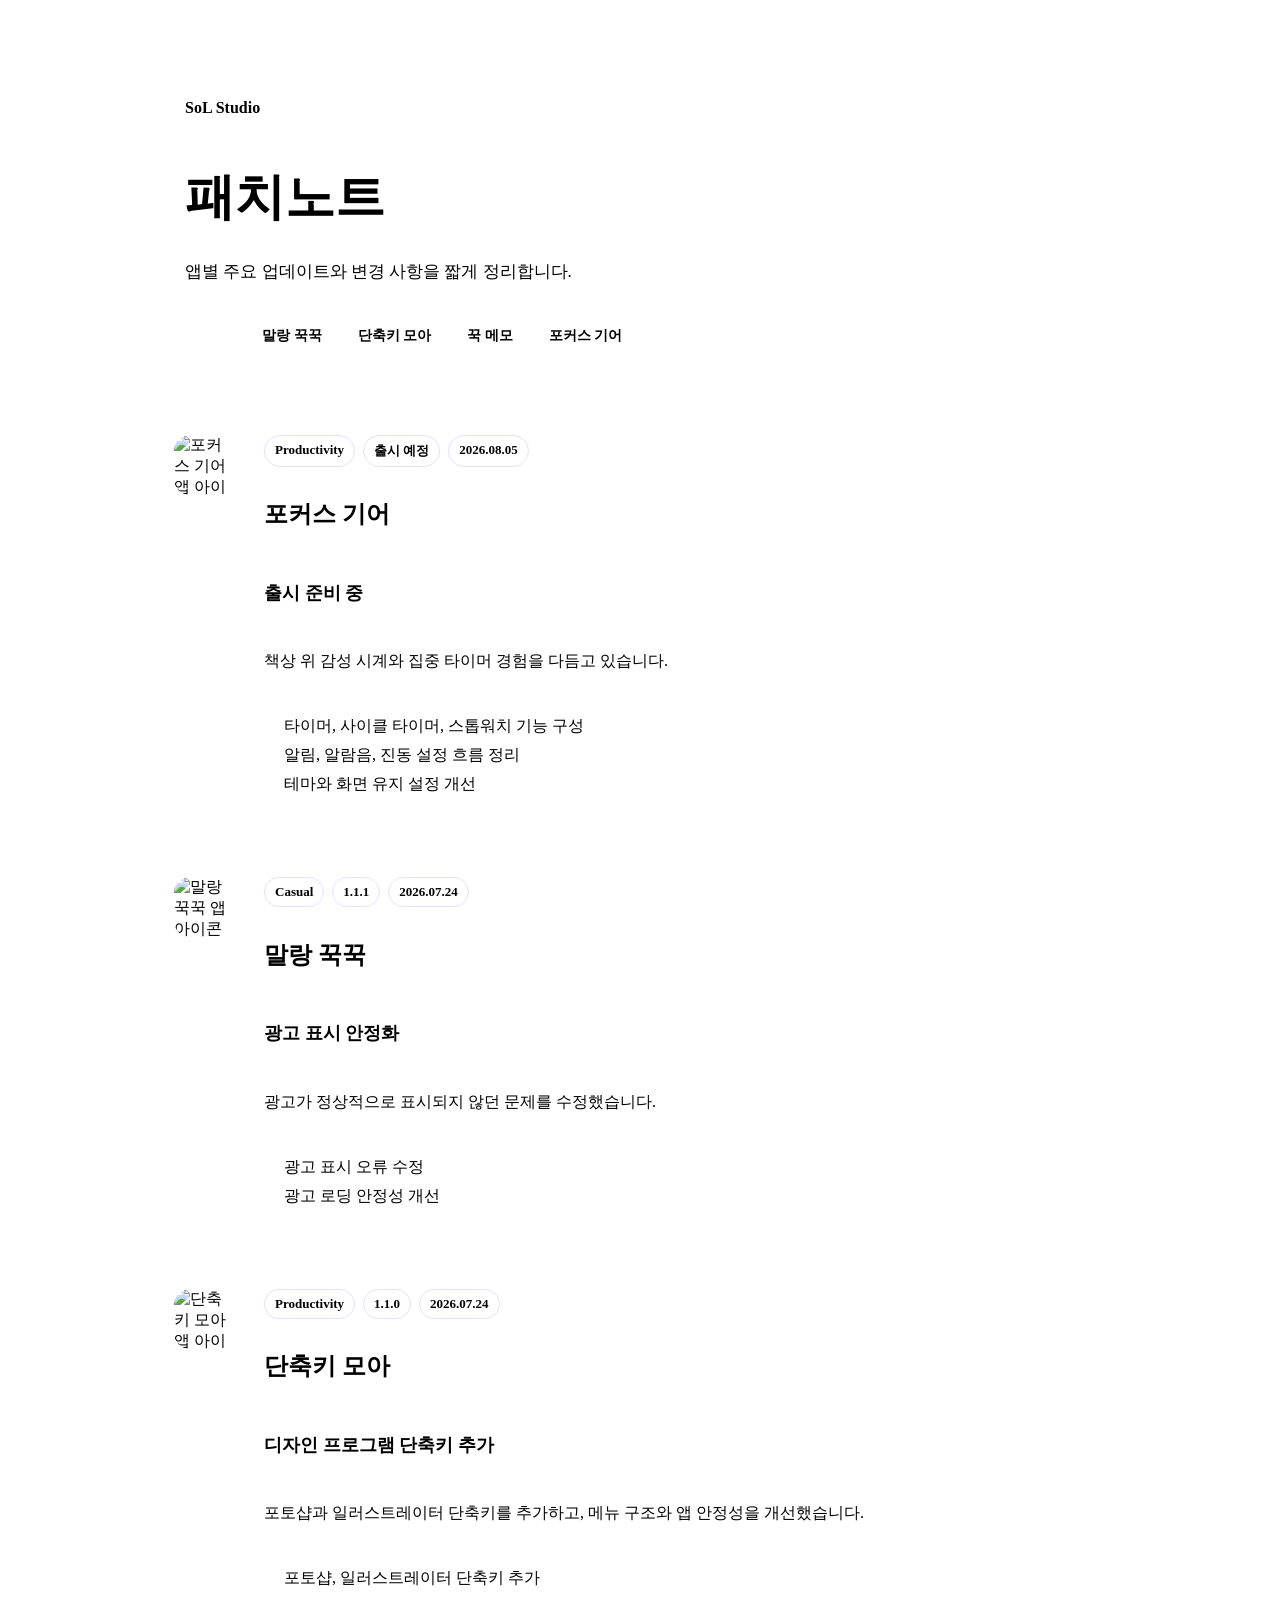
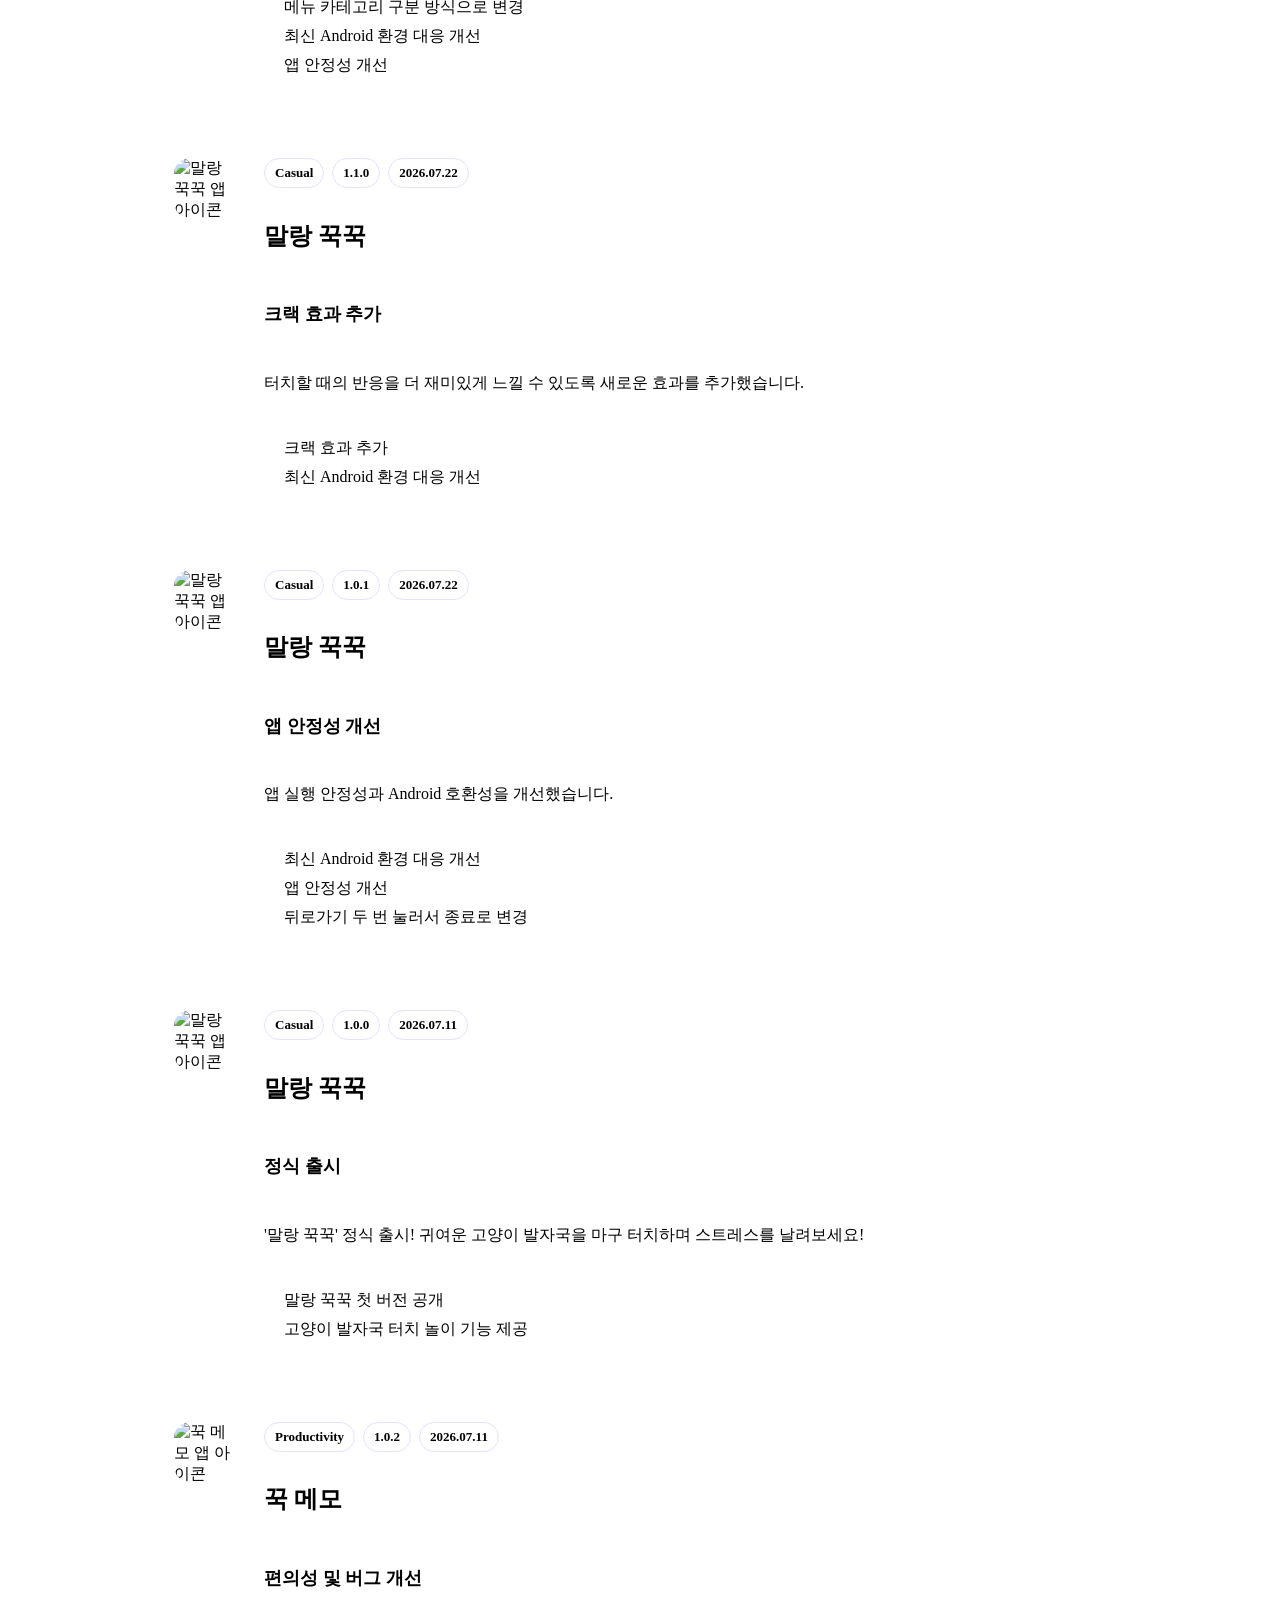
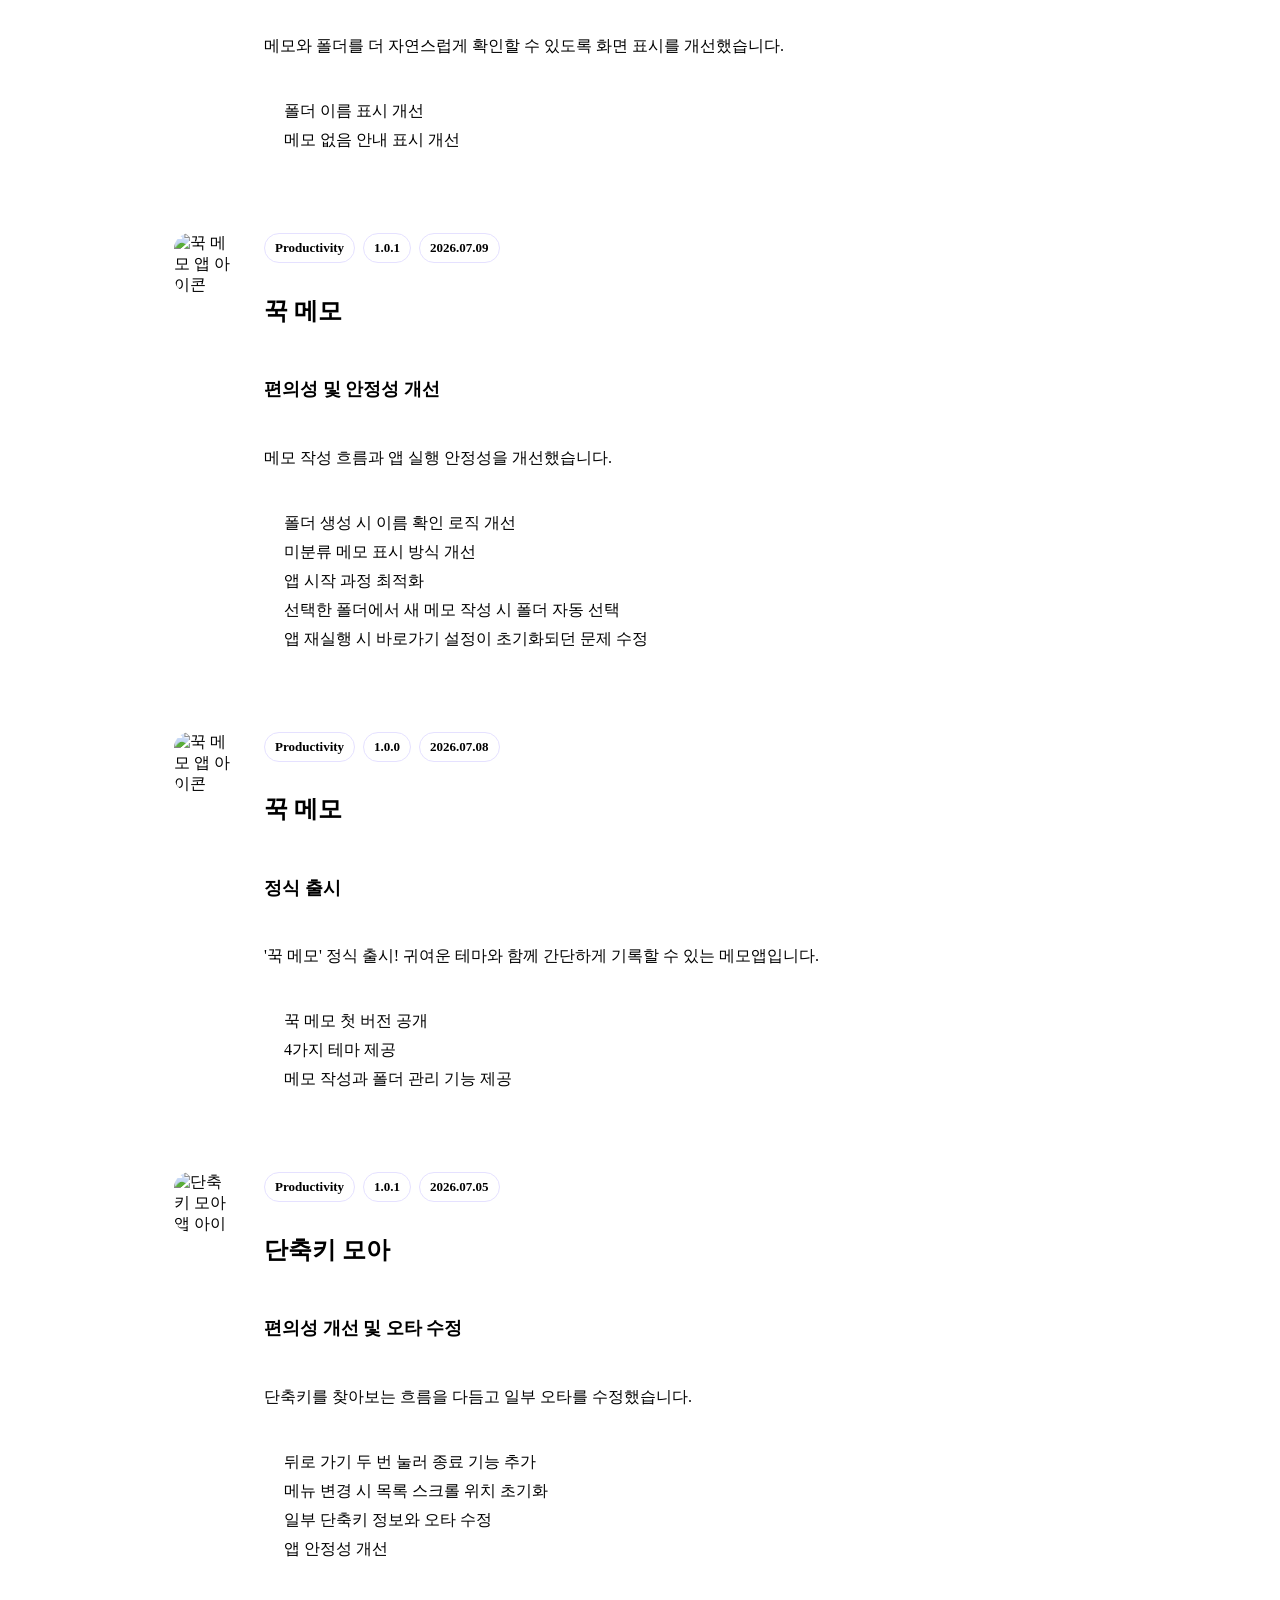
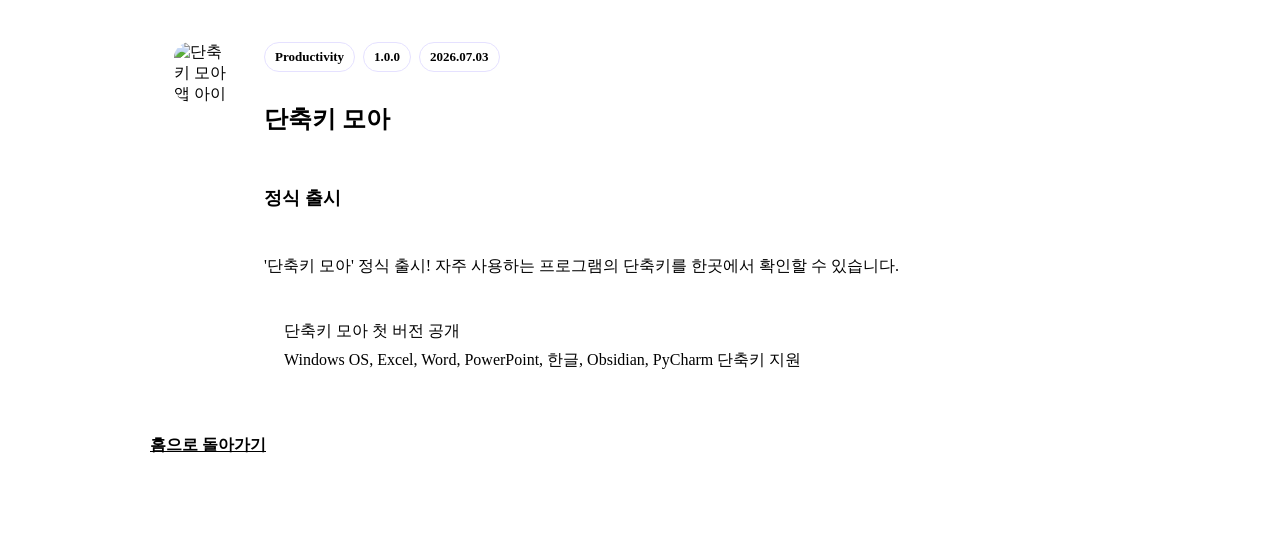
==== patch-notes.html @ fb690327 "26.07.29 홈페이지 내 데이터 개편 - 앱카드 데이터 분리 - 패치노트 추가" ====
<!DOCTYPE html>
<html lang="ko">
<head>
    <meta charset="UTF-8">
    <meta name="viewport" content="width=device-width, initial-scale=1.0">

    <title>SoL Studio 패치노트</title>

    <link rel="preconnect" href="https://cdn.jsdelivr.net">
    <link rel="stylesheet"
        href="https://cdn.jsdelivr.net/gh/orioncactus/pretendard/dist/web/static/pretendard.css">

    <link rel="stylesheet" href="css/style.css">
    <link rel="stylesheet" href="css/patch-notes.css">
</head>
<body>
    <main class="patch-page">
        <header class="patch-hero">
            <span class="patch-kicker">SoL Studio</span>
            <div>
                <h1>패치노트</h1>
                <p>앱별 주요 업데이트와 변경 사항을 짧게 정리합니다.</p>
            </div>
            <div class="patch-actions" id="patch-filters" aria-label="앱별 패치노트 필터"></div>
        </header>

        <section class="patch-list" id="patch-list" aria-live="polite"></section>

        <a class="back-link" href="index.html#apps">홈으로 돌아가기</a>
    </main>

    <script src="js/patch-notes.js"></script>
</body>
</html>
---- css/patch-notes.css ----
body {
    min-height: 100vh;
    background:
        radial-gradient(circle at top left, rgba(108, 99, 255, .12), transparent 34rem),
        linear-gradient(180deg, #ffffff 0%, var(--background) 52%, #eef3fb 100%);
}

.patch-page {
    width: min(100% - 40px, 980px);
    margin: 0 auto;
    padding: 56px 0 72px;
}

.patch-hero {
    display: grid;
    gap: 18px;
    padding: 34px;
    margin-bottom: 22px;
    background: rgba(255, 255, 255, .82);
    border: 1px solid rgba(255, 255, 255, .86);
    border-radius: var(--radius);
    box-shadow: var(--shadow);
    backdrop-filter: blur(18px);
}

.patch-kicker {
    color: var(--primary-dark);
    font-weight: 800;
}

.patch-hero h1 {
    font-size: clamp(32px, 5vw, 50px);
    line-height: 1.15;
}

.patch-hero p {
    max-width: 720px;
    font-size: 17px;
}

.patch-actions {
    display: flex;
    flex-wrap: wrap;
    gap: 10px;
}

.patch-filter {
    padding: 9px 13px;
    color: var(--text-light);
    font: inherit;
    font-size: 14px;
    font-weight: 800;
    background: #ffffff;
    border: 1px solid var(--border);
    border-radius: 999px;
    cursor: pointer;
    transition: var(--transition-fast);
}

.patch-filter.active,
.patch-filter:hover {
    color: white;
    background: var(--primary);
    border-color: var(--primary);
}

.patch-list {
    display: grid;
    gap: 18px;
}

.patch-card {
    display: grid;
    grid-template-columns: 72px 1fr;
    gap: 18px;
    padding: 24px;
    background: rgba(255, 255, 255, .82);
    border: 1px solid var(--border);
    border-radius: var(--radius-sm);
    box-shadow: var(--shadow-sm);
}

.patch-icon {
    width: 60px;
    height: 60px;
    border-radius: 16px;
    box-shadow: var(--shadow-sm);
}

.patch-content {
    display: grid;
    gap: 12px;
}

.patch-meta {
    display: flex;
    flex-wrap: wrap;
    gap: 8px;
}

.patch-chip {
    padding: 6px 10px;
    color: var(--text-light);
    font-size: 13px;
    font-weight: 800;
    background: var(--primary-light);
    border: 1px solid #e5e1ff;
    border-radius: 999px;
}

.patch-content h2 {
    font-size: 24px;
    line-height: 1.35;
}

.patch-content h3 {
    font-size: 18px;
    line-height: 1.35;
}

.patch-content ul {
    display: grid;
    gap: 8px;
    padding-left: 0;
    list-style: none;
}

.patch-content li {
    position: relative;
    padding-left: 20px;
    color: var(--text-light);
}

.patch-content li::before {
    content: "";
    position: absolute;
    top: .72em;
    left: 0;
    width: 7px;
    height: 7px;
    background: var(--primary);
    border-radius: 50%;
}

.patch-load-message {
    padding: 24px;
    color: var(--text-light);
    text-align: center;
    background: var(--surface);
    border: 1px solid var(--border);
    border-radius: var(--radius-sm);
}

.back-link {
    display: inline-flex;
    width: max-content;
    margin-top: 24px;
    color: var(--primary-dark);
    font-weight: 800;
}

@media (max-width: 640px) {
    .patch-page {
        width: min(100% - 28px, 980px);
        padding: 32px 0 48px;
    }

    .patch-hero,
    .patch-card {
        padding: 22px;
    }

    .patch-card {
        grid-template-columns: 1fr;
    }
}
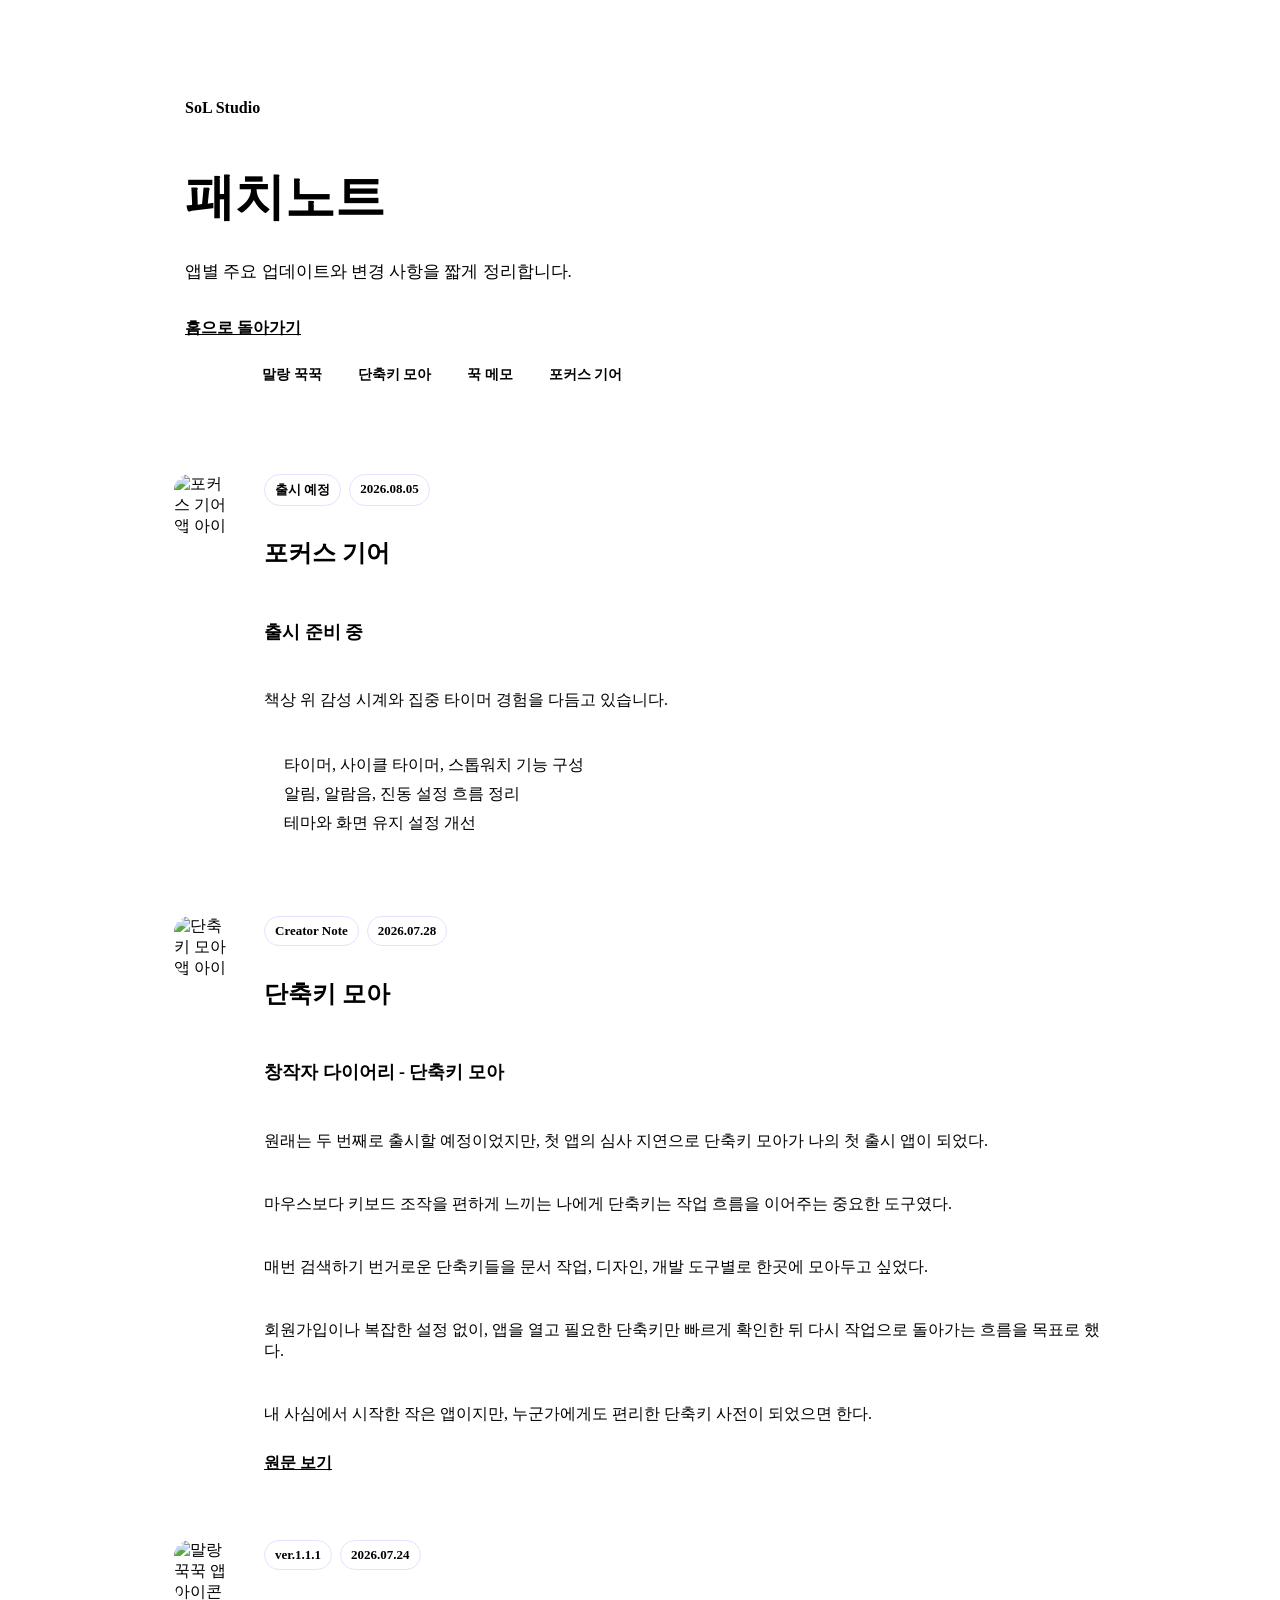
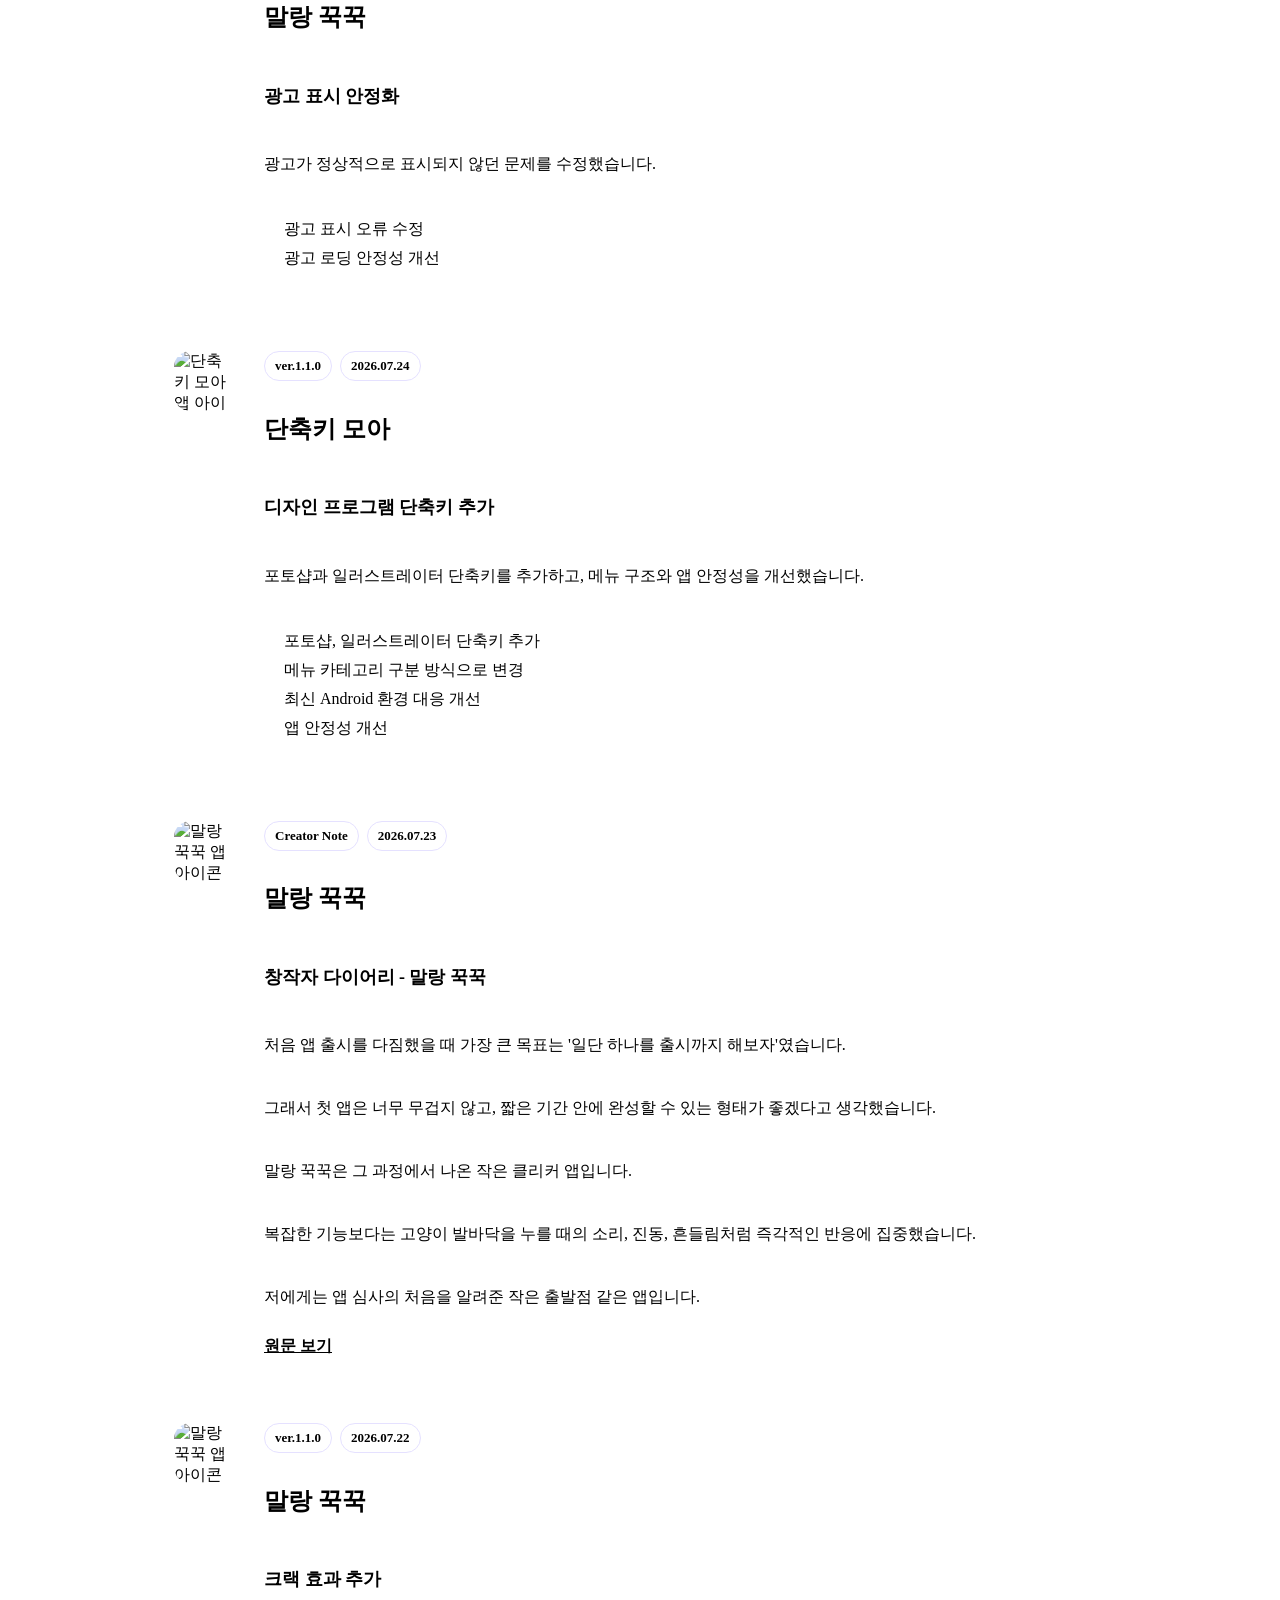
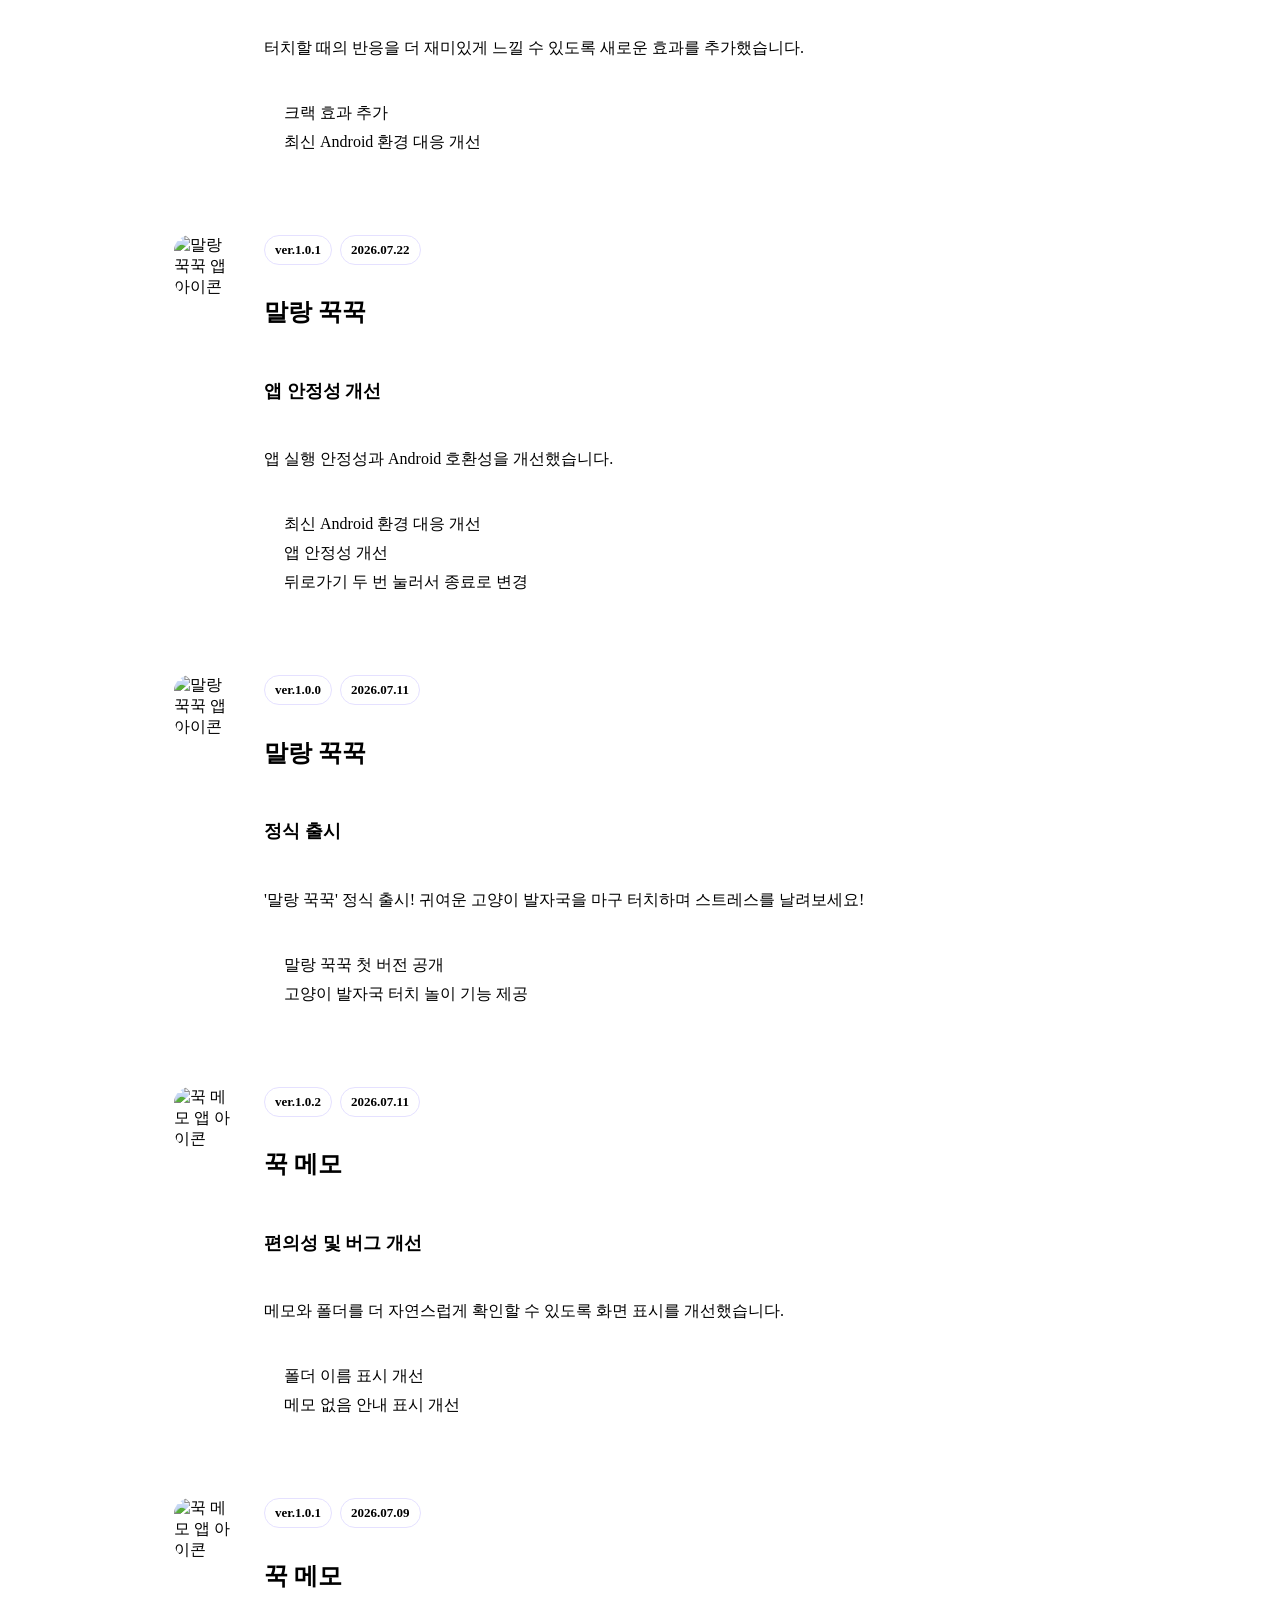
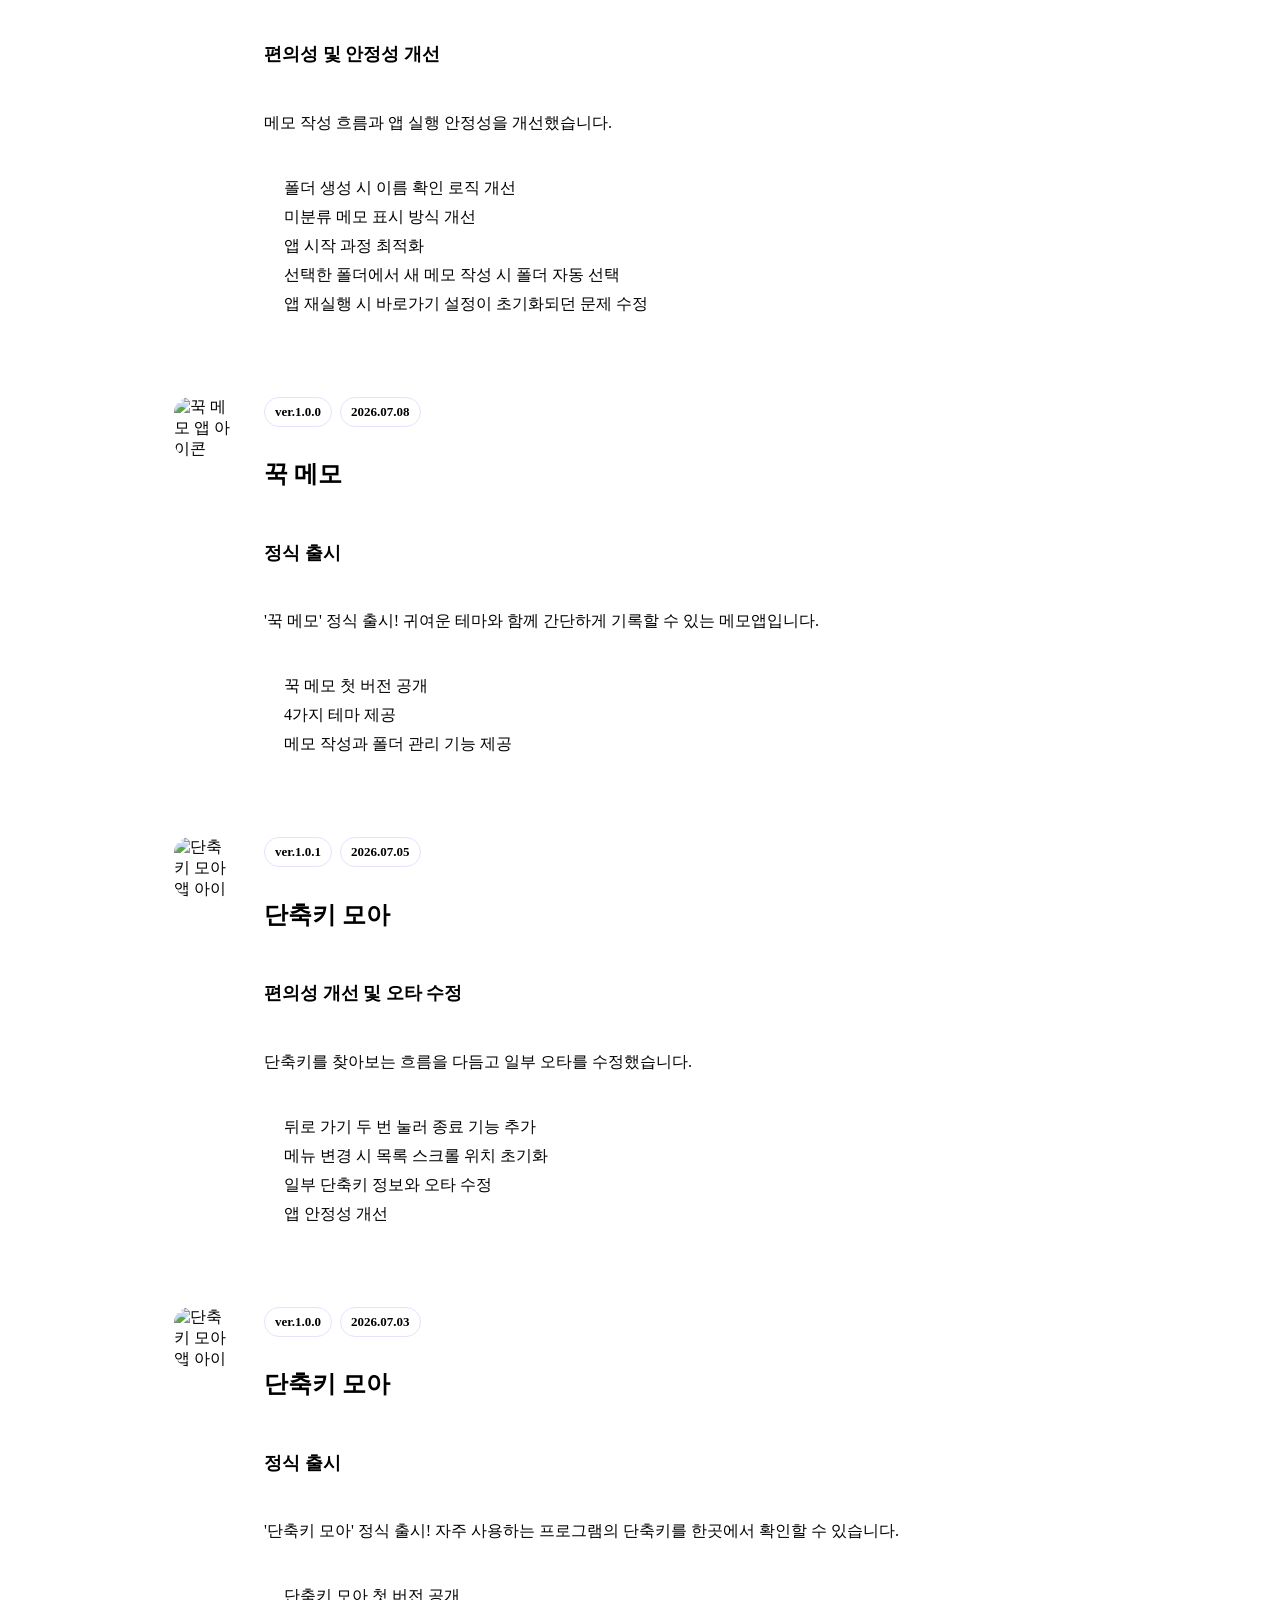
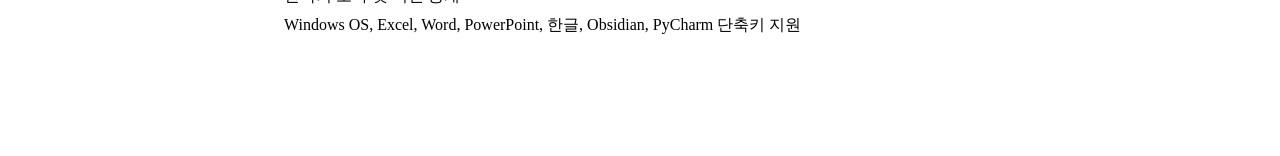
==== commit f15ca852: "26.07.29 노트 추가 - 창작자 노트 추가 - 일부 워딩 통일" ====
--- a/patch-notes.html
+++ b/patch-notes.html
@@ -16,17 +16,16 @@
 <body>
     <main class="patch-page">
         <header class="patch-hero">
-            <span class="patch-kicker">SoL Studio</span>
+            <a class="patch-kicker" href="index.html#apps">SoL Studio</a>
             <div>
                 <h1>패치노트</h1>
                 <p>앱별 주요 업데이트와 변경 사항을 짧게 정리합니다.</p>
             </div>
+            <a class="back-link" href="index.html#apps">홈으로 돌아가기</a>
             <div class="patch-actions" id="patch-filters" aria-label="앱별 패치노트 필터"></div>
         </header>
 
         <section class="patch-list" id="patch-list" aria-live="polite"></section>
-
-        <a class="back-link" href="index.html#apps">홈으로 돌아가기</a>
     </main>
 
     <script src="js/patch-notes.js"></script>
--- a/css/patch-notes.css
+++ b/css/patch-notes.css
@@ -26,6 +26,13 @@
 .patch-kicker {
     color: var(--primary-dark);
     font-weight: 800;
+    text-decoration: none;
+    width: max-content;
+}
+
+.patch-kicker:hover,
+.patch-kicker:focus-visible {
+    color: var(--primary);
 }
 
 .patch-hero h1 {
@@ -67,6 +74,22 @@
 .patch-list {
     display: grid;
     gap: 18px;
+}
+
+.creator-note-card {
+    background: rgba(255, 255, 255, .88);
+    border: 1px solid #e5e1ff;
+}
+
+.creator-note-body {
+    display: grid;
+    gap: 10px;
+}
+
+.creator-note-link {
+    width: max-content;
+    color: var(--primary-dark);
+    font-weight: 800;
 }
 
 .patch-card {
@@ -154,7 +177,6 @@
 .back-link {
     display: inline-flex;
     width: max-content;
-    margin-top: 24px;
     color: var(--primary-dark);
     font-weight: 800;
 }
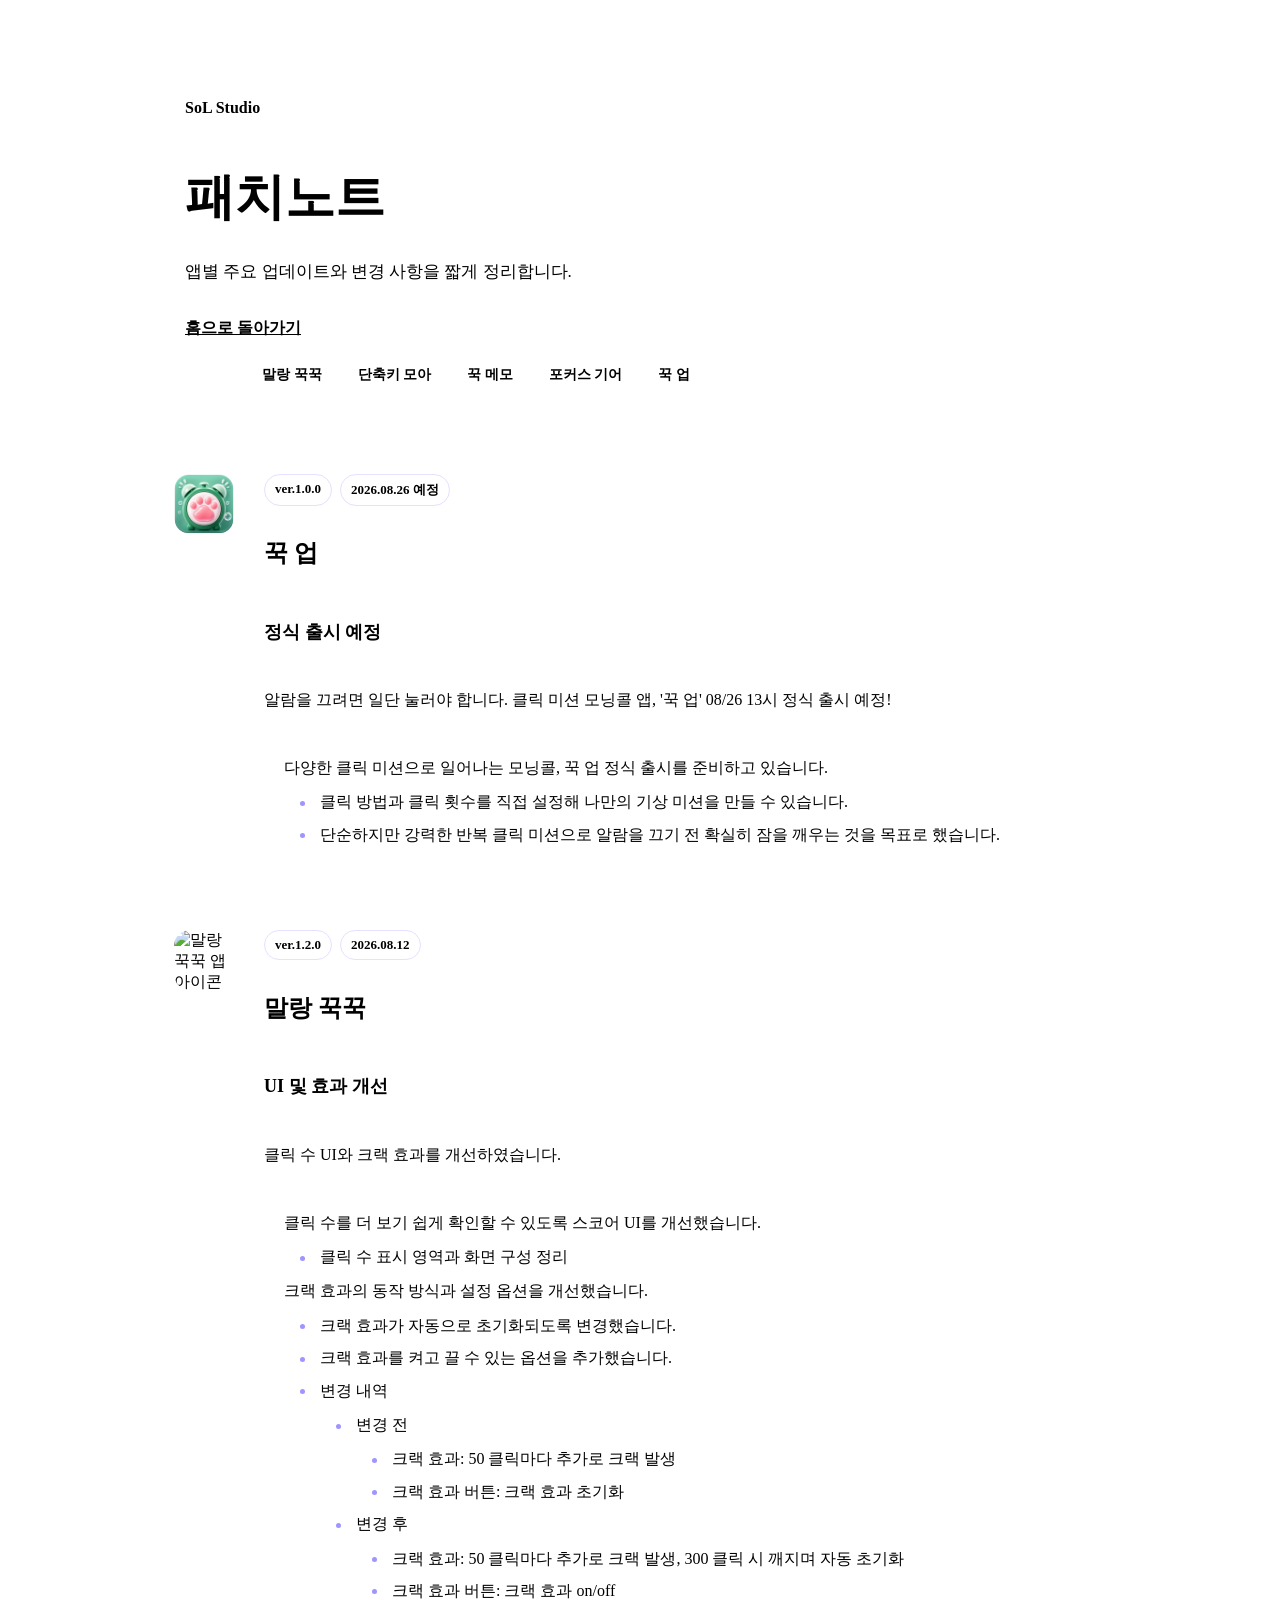
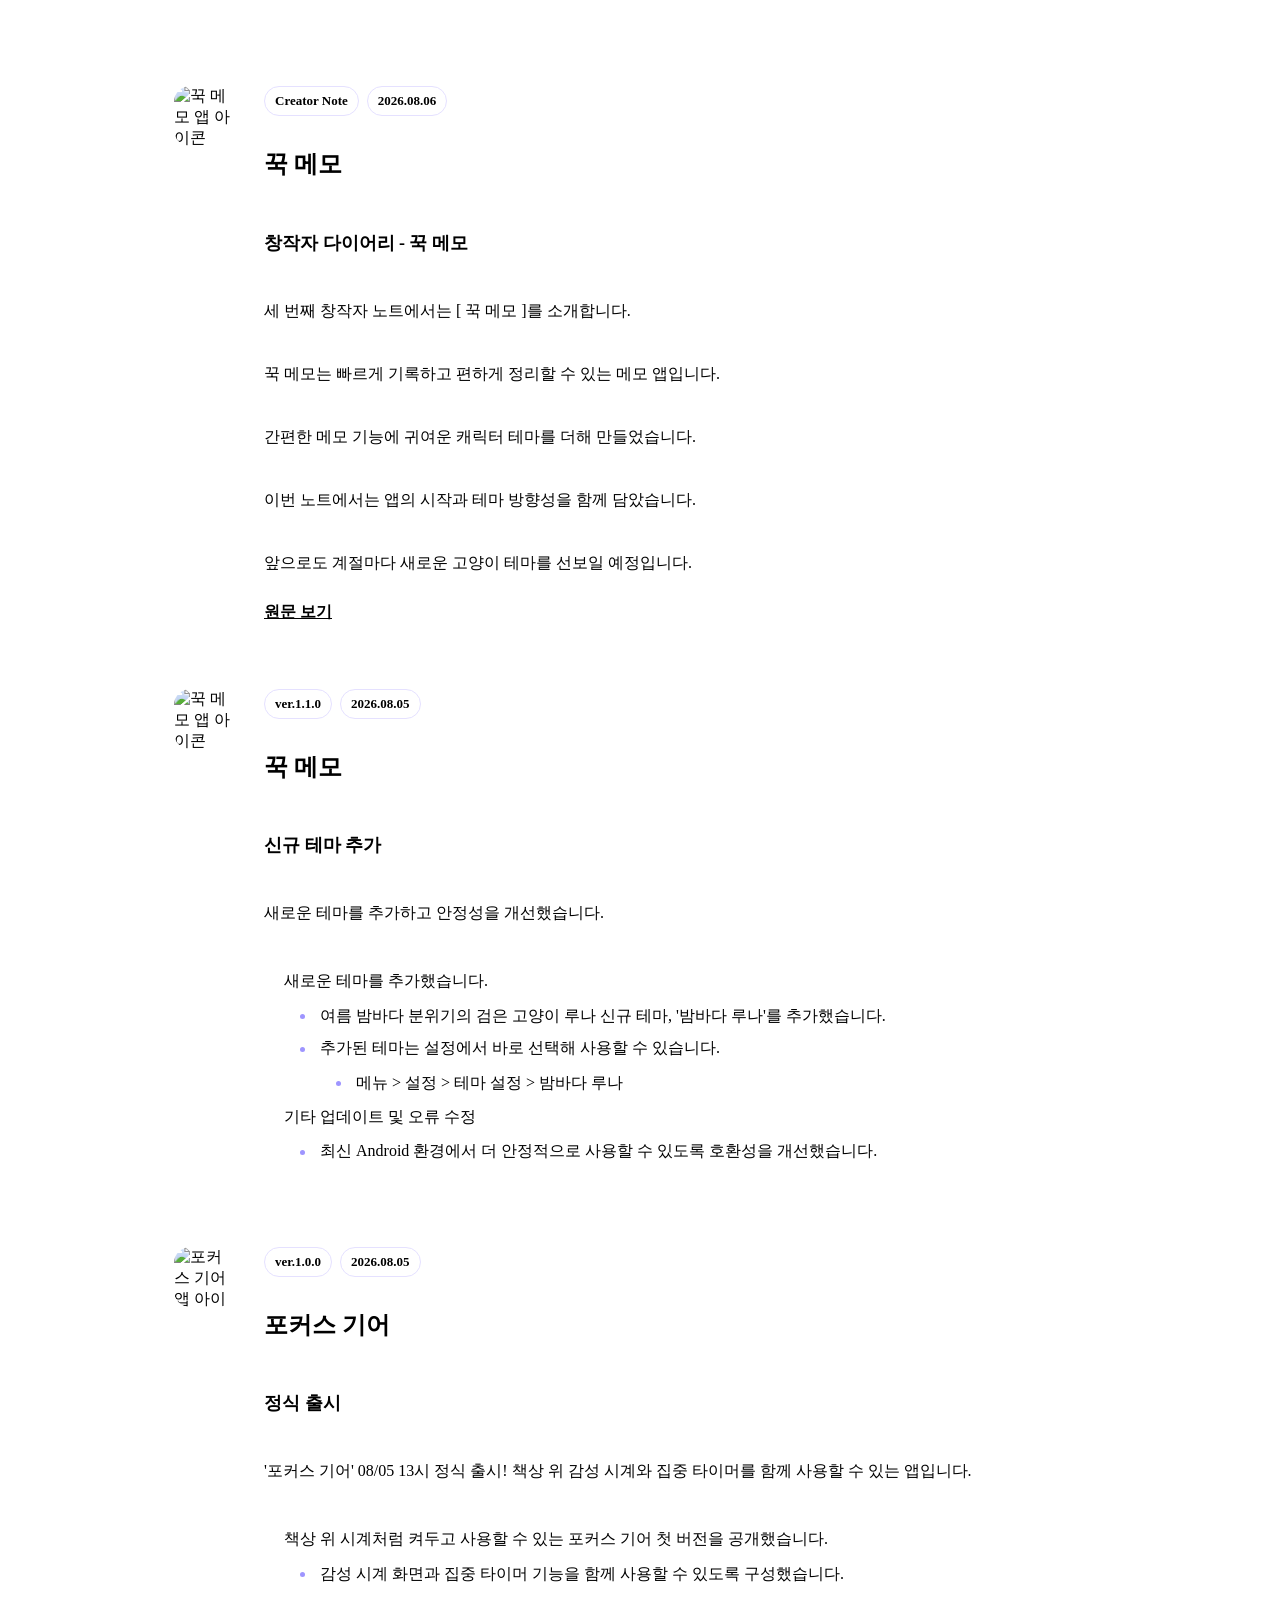
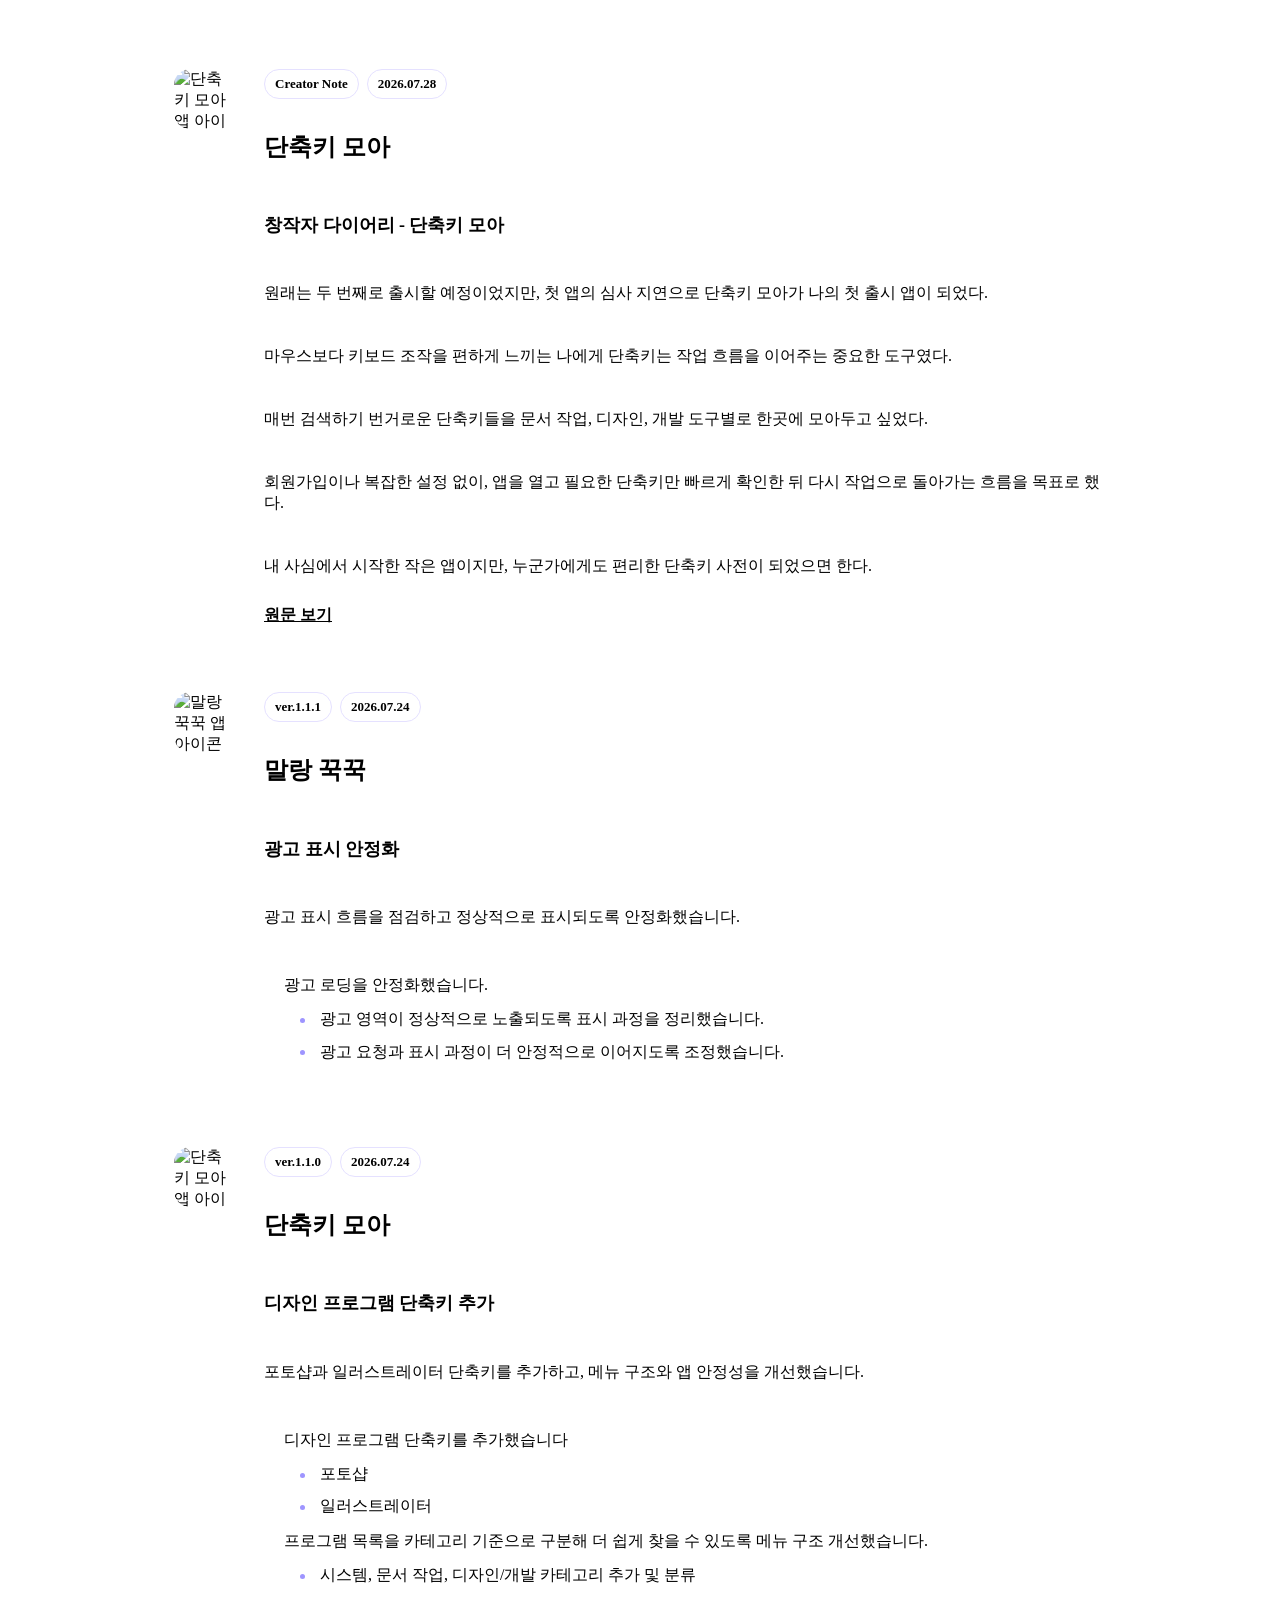
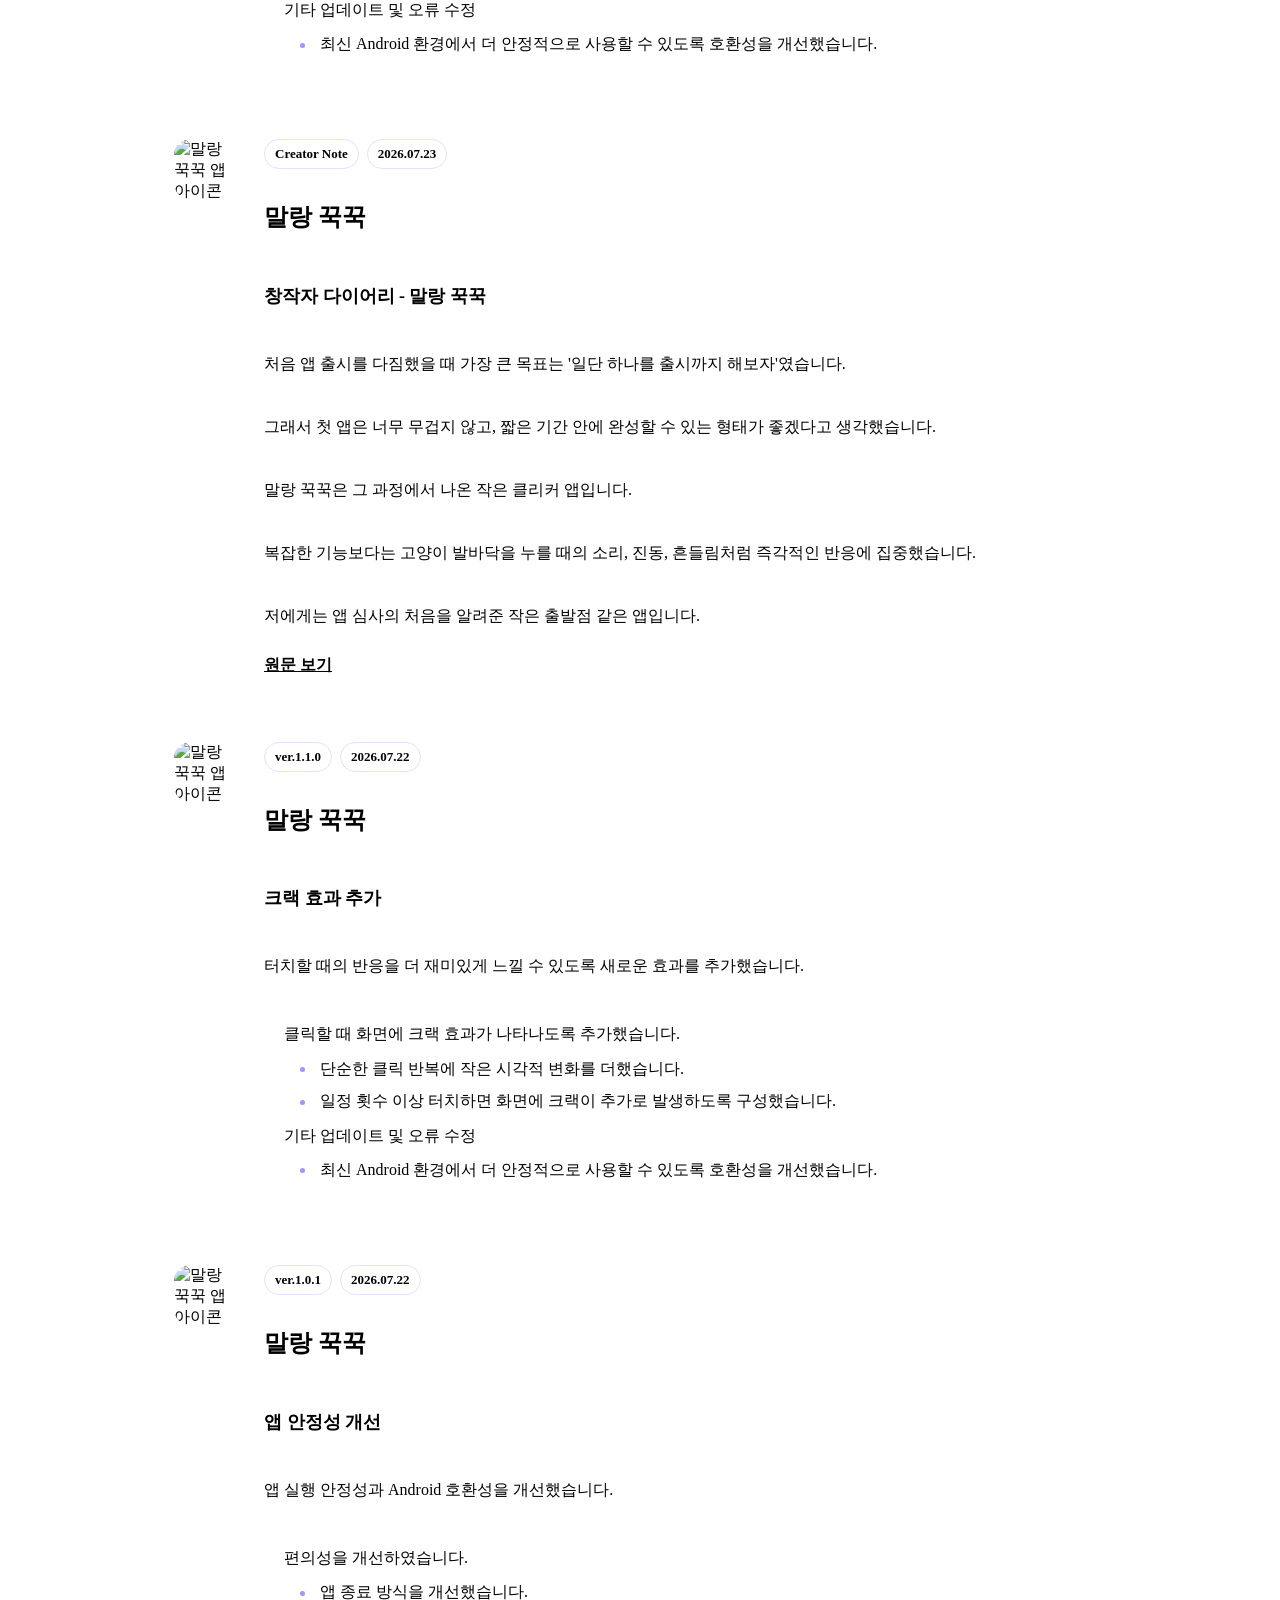
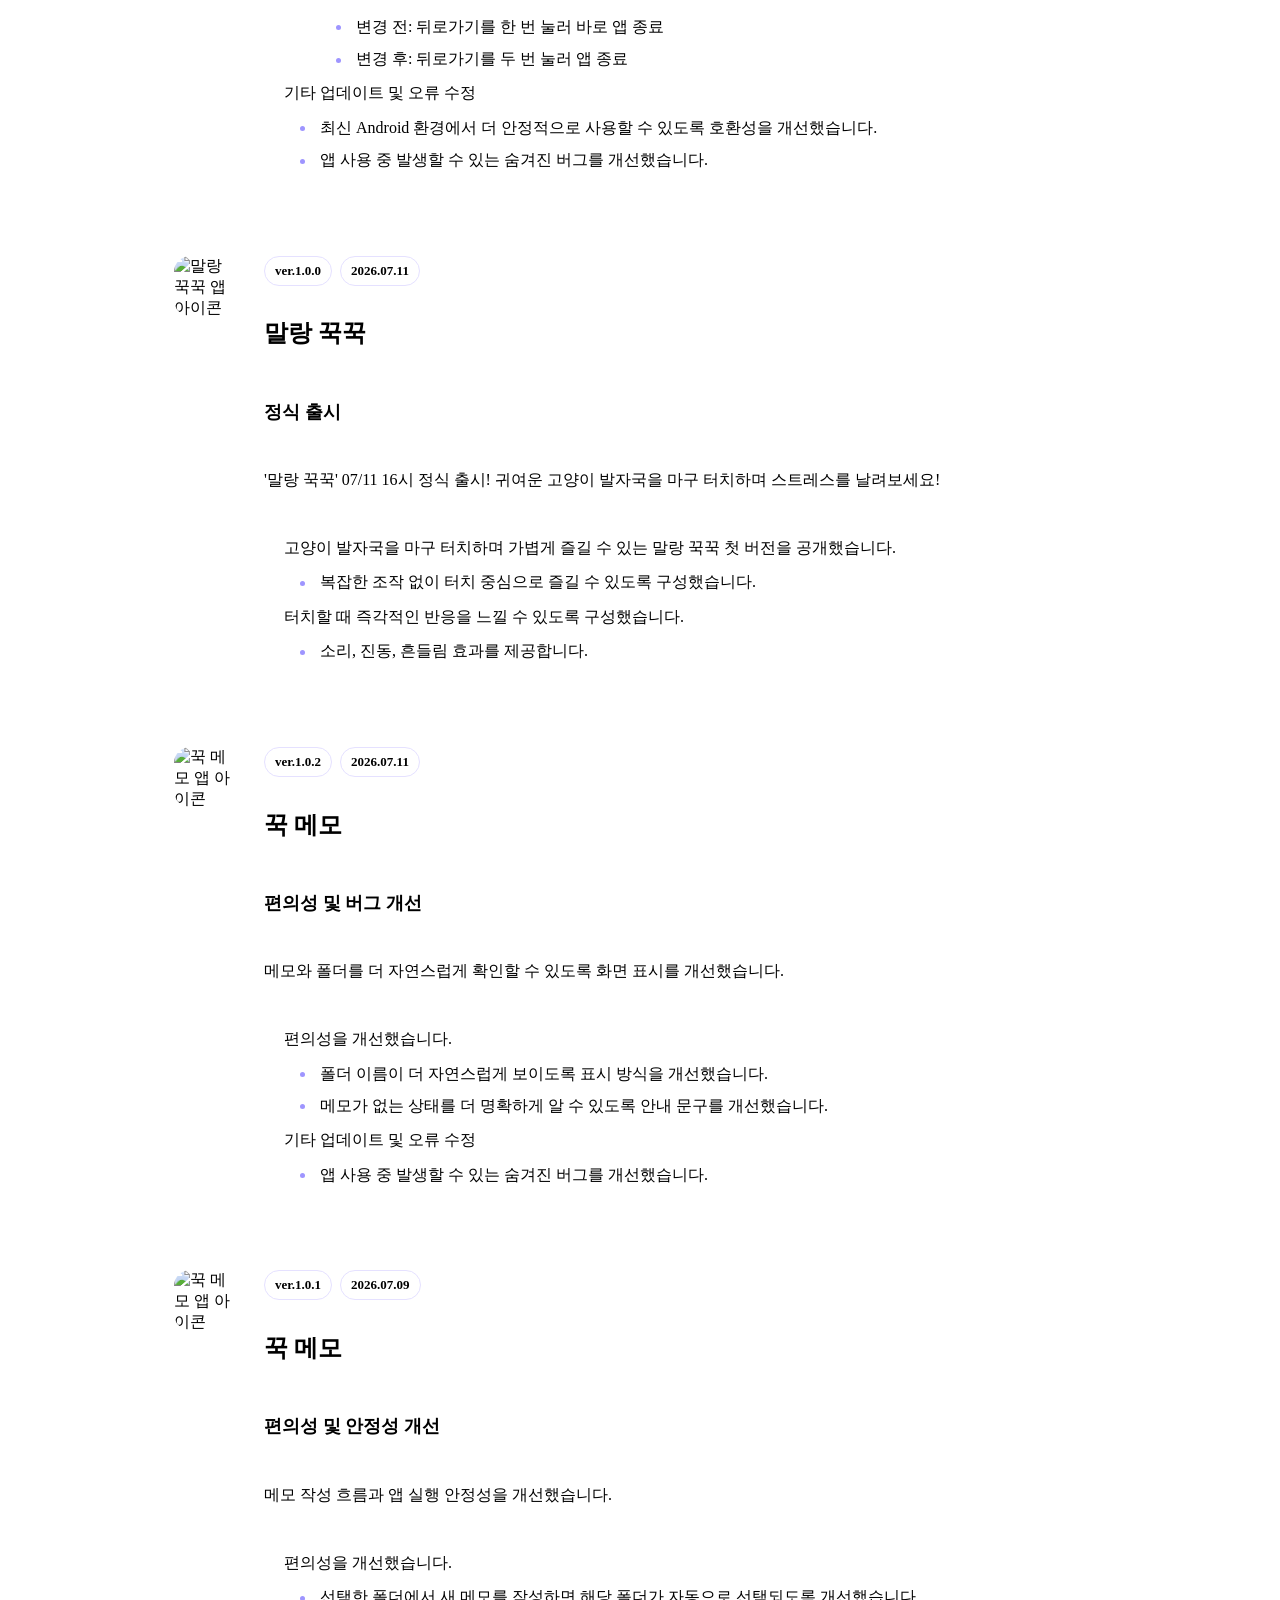
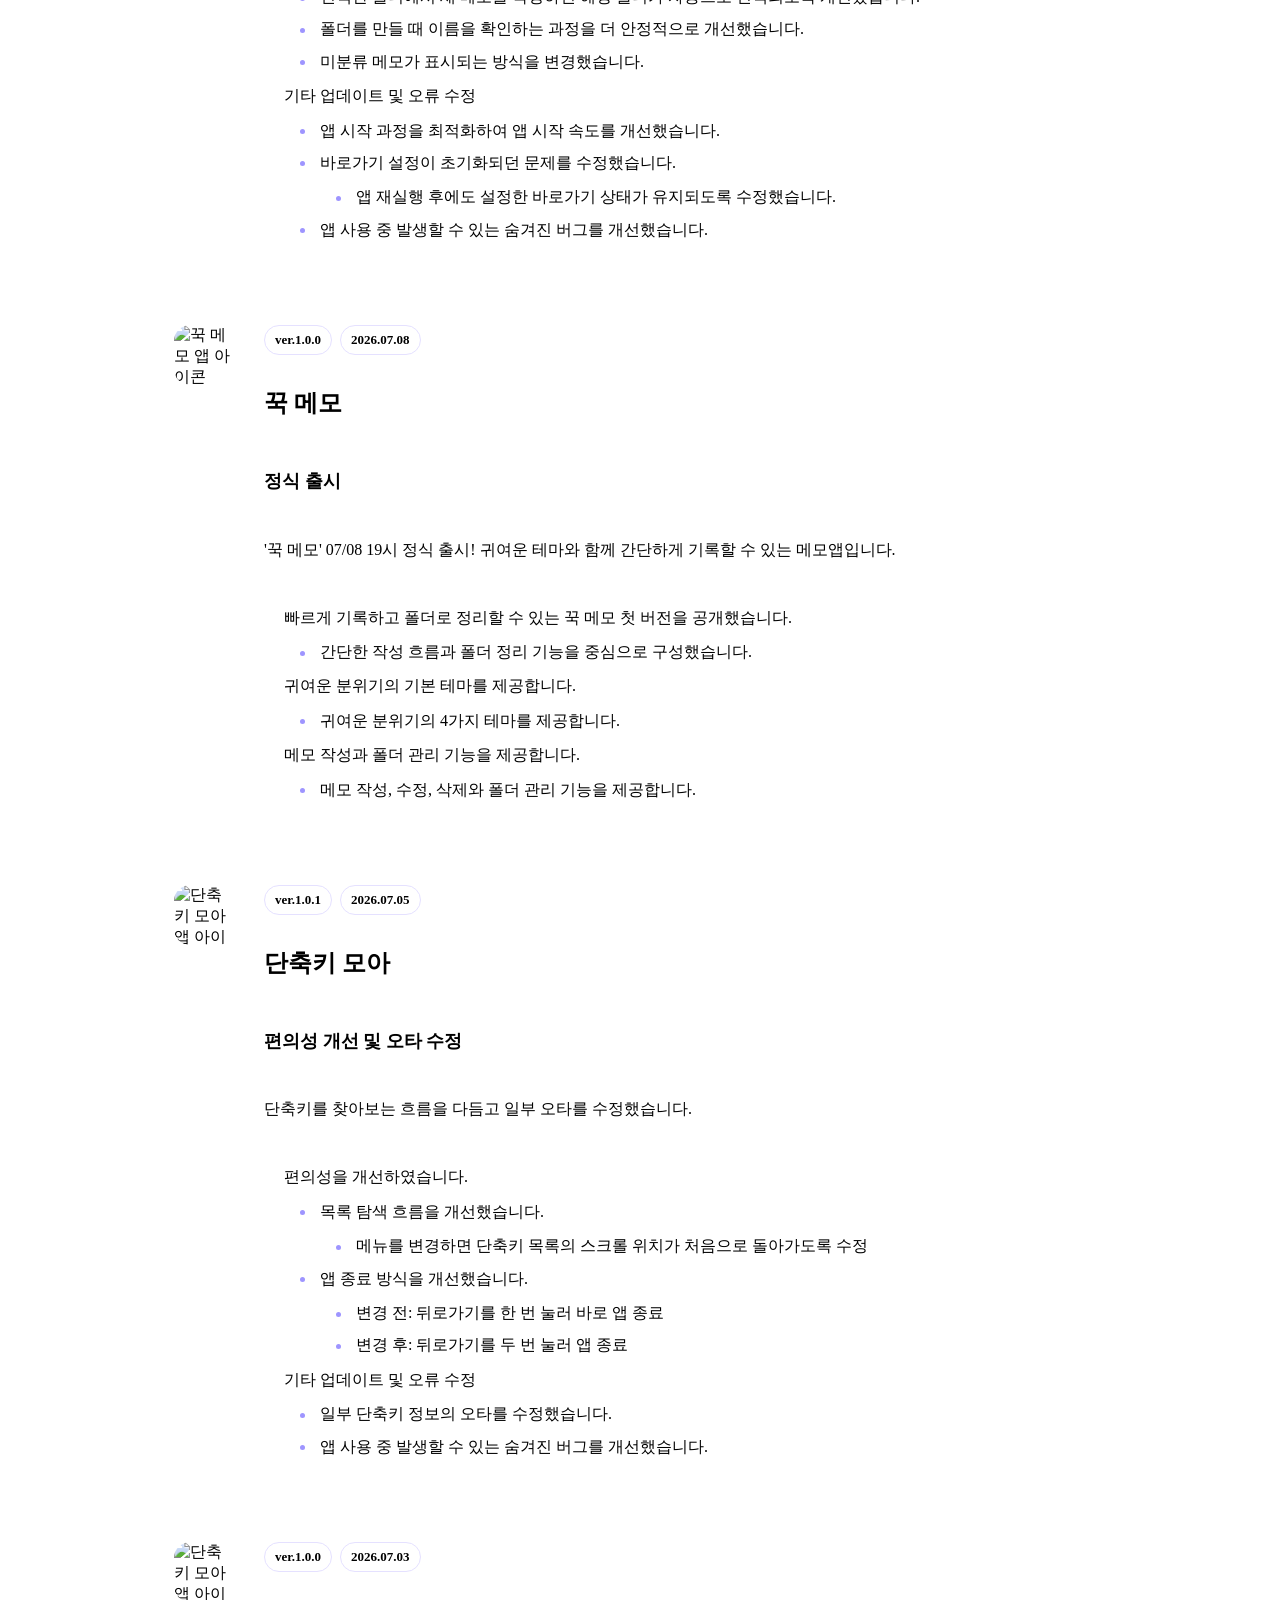
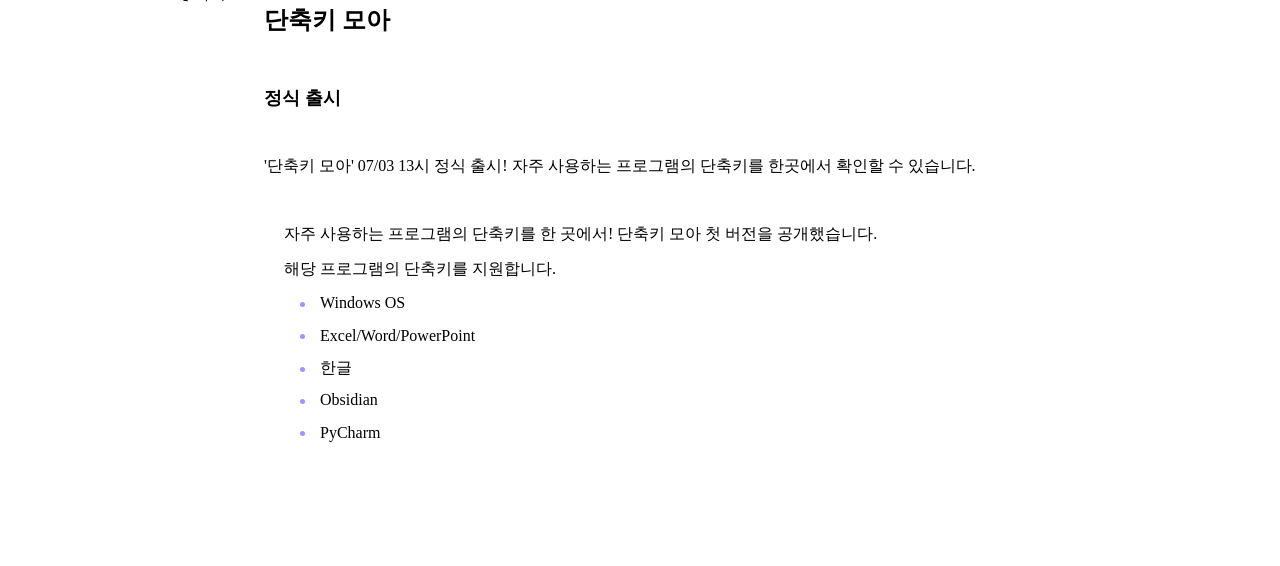
==== commit 6559c28e: "26.08.12 업데이트 적용 - 말랑 꾹꾹 업데이트 소식 - 꾹 업 출시 예정 소식" ====
--- a/patch-notes.html
+++ b/patch-notes.html
@@ -11,7 +11,7 @@
         href="https://cdn.jsdelivr.net/gh/orioncactus/pretendard/dist/web/static/pretendard.css">
 
     <link rel="stylesheet" href="css/style.css">
-    <link rel="stylesheet" href="css/patch-notes.css">
+    <link rel="stylesheet" href="css/patch-notes.css?v=20260810-1">
 </head>
 <body>
     <main class="patch-page">
@@ -28,6 +28,6 @@
         <section class="patch-list" id="patch-list" aria-live="polite"></section>
     </main>
 
-    <script src="js/patch-notes.js"></script>
+    <script src="js/patch-notes.js?v=20260810-1"></script>
 </body>
 </html>
--- a/css/patch-notes.css
+++ b/css/patch-notes.css
@@ -110,6 +110,15 @@
     box-shadow: var(--shadow-sm);
 }
 
+.patch-icon-placeholder {
+    display: grid;
+    place-items: center;
+    color: var(--primary-dark);
+    font-size: 22px;
+    font-weight: 900;
+    background: var(--primary-light);
+}
+
 .patch-content {
     display: grid;
     gap: 12px;
@@ -141,20 +150,26 @@
     line-height: 1.35;
 }
 
-.patch-content ul {
+.patch-change-list {
     display: grid;
     gap: 8px;
     padding-left: 0;
     list-style: none;
 }
 
-.patch-content li {
+.patch-change-list.nested {
+    gap: 6px;
+    margin-top: 8px;
+    padding-left: 16px;
+}
+
+.patch-change-list li {
     position: relative;
     padding-left: 20px;
     color: var(--text-light);
 }
 
-.patch-content li::before {
+.patch-change-list li::before {
     content: "";
     position: absolute;
     top: .72em;
@@ -165,6 +180,17 @@
     border-radius: 50%;
 }
 
+.patch-change-list.nested li::before {
+    width: 5px;
+    height: 5px;
+    background: #9e95ff;
+}
+
+.patch-change-text {
+    display: block;
+    line-height: 1.65;
+}
+
 .patch-load-message {
     padding: 24px;
     color: var(--text-light);
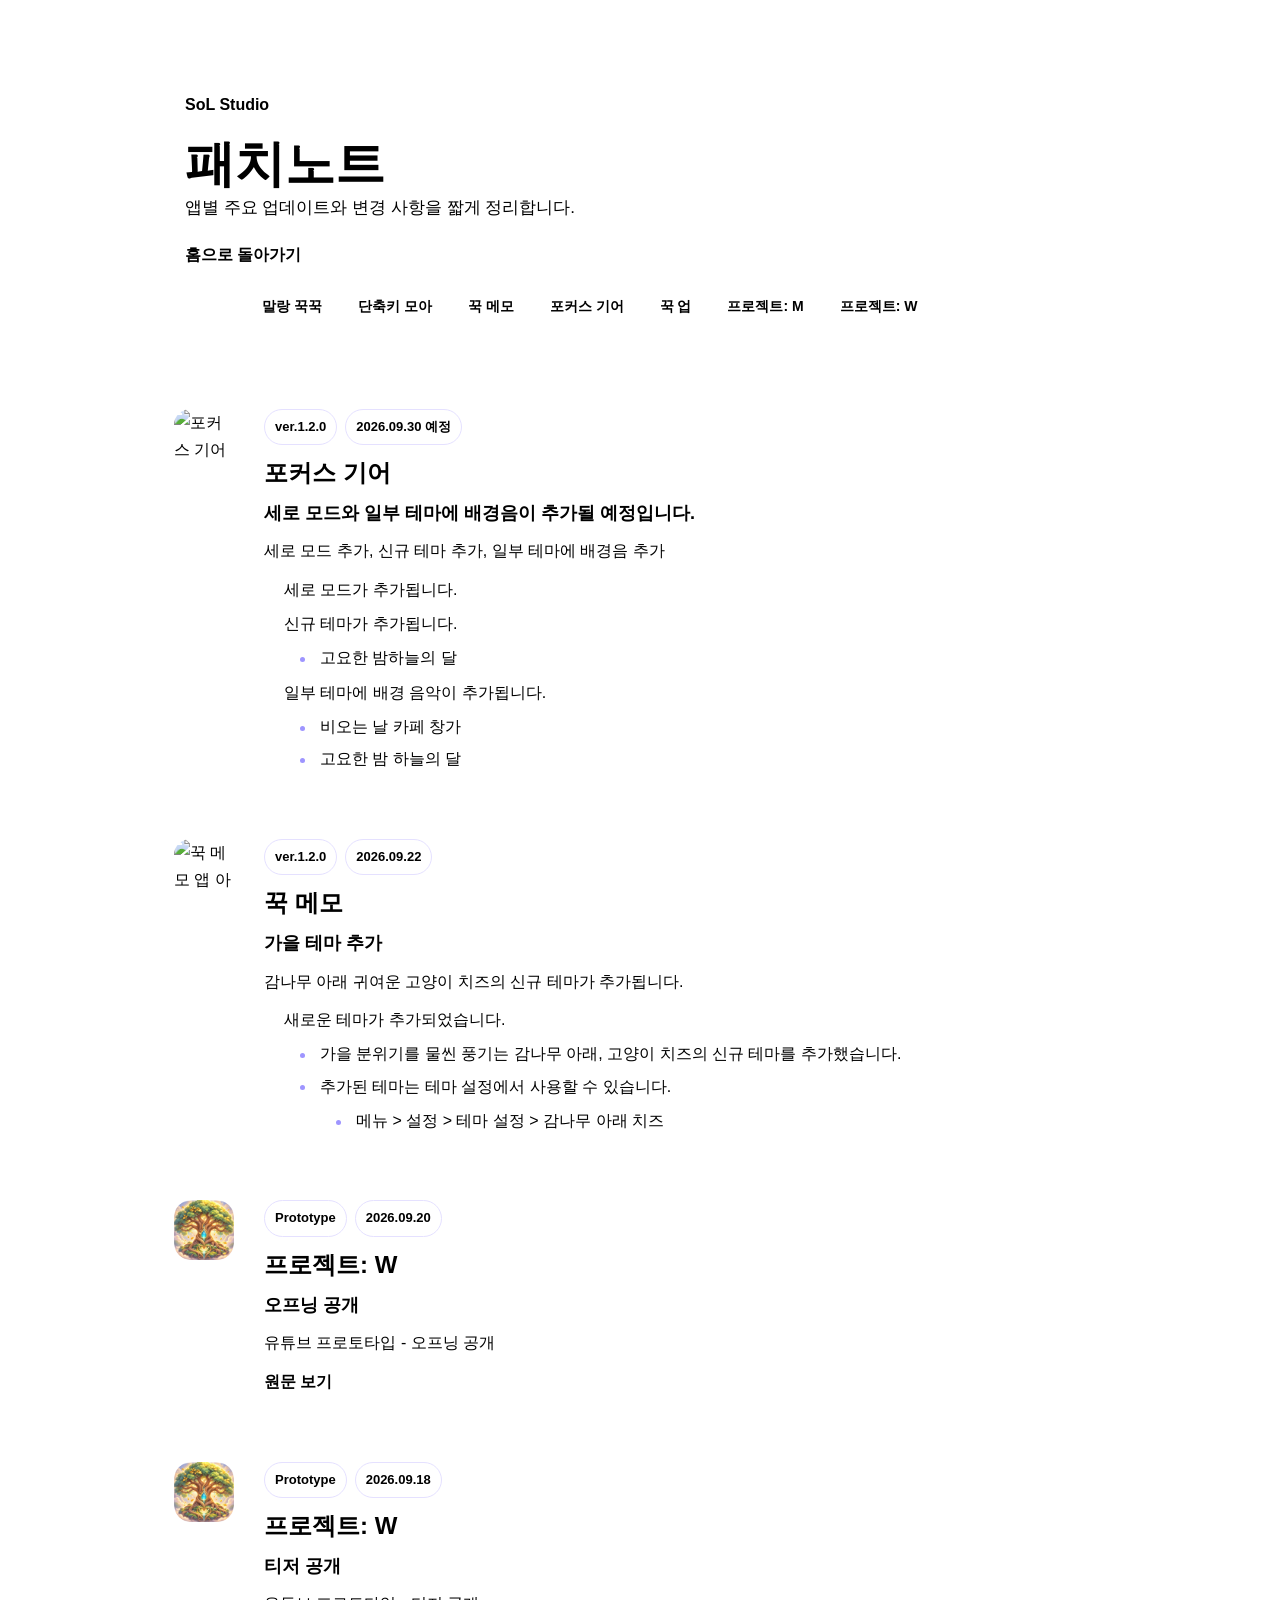
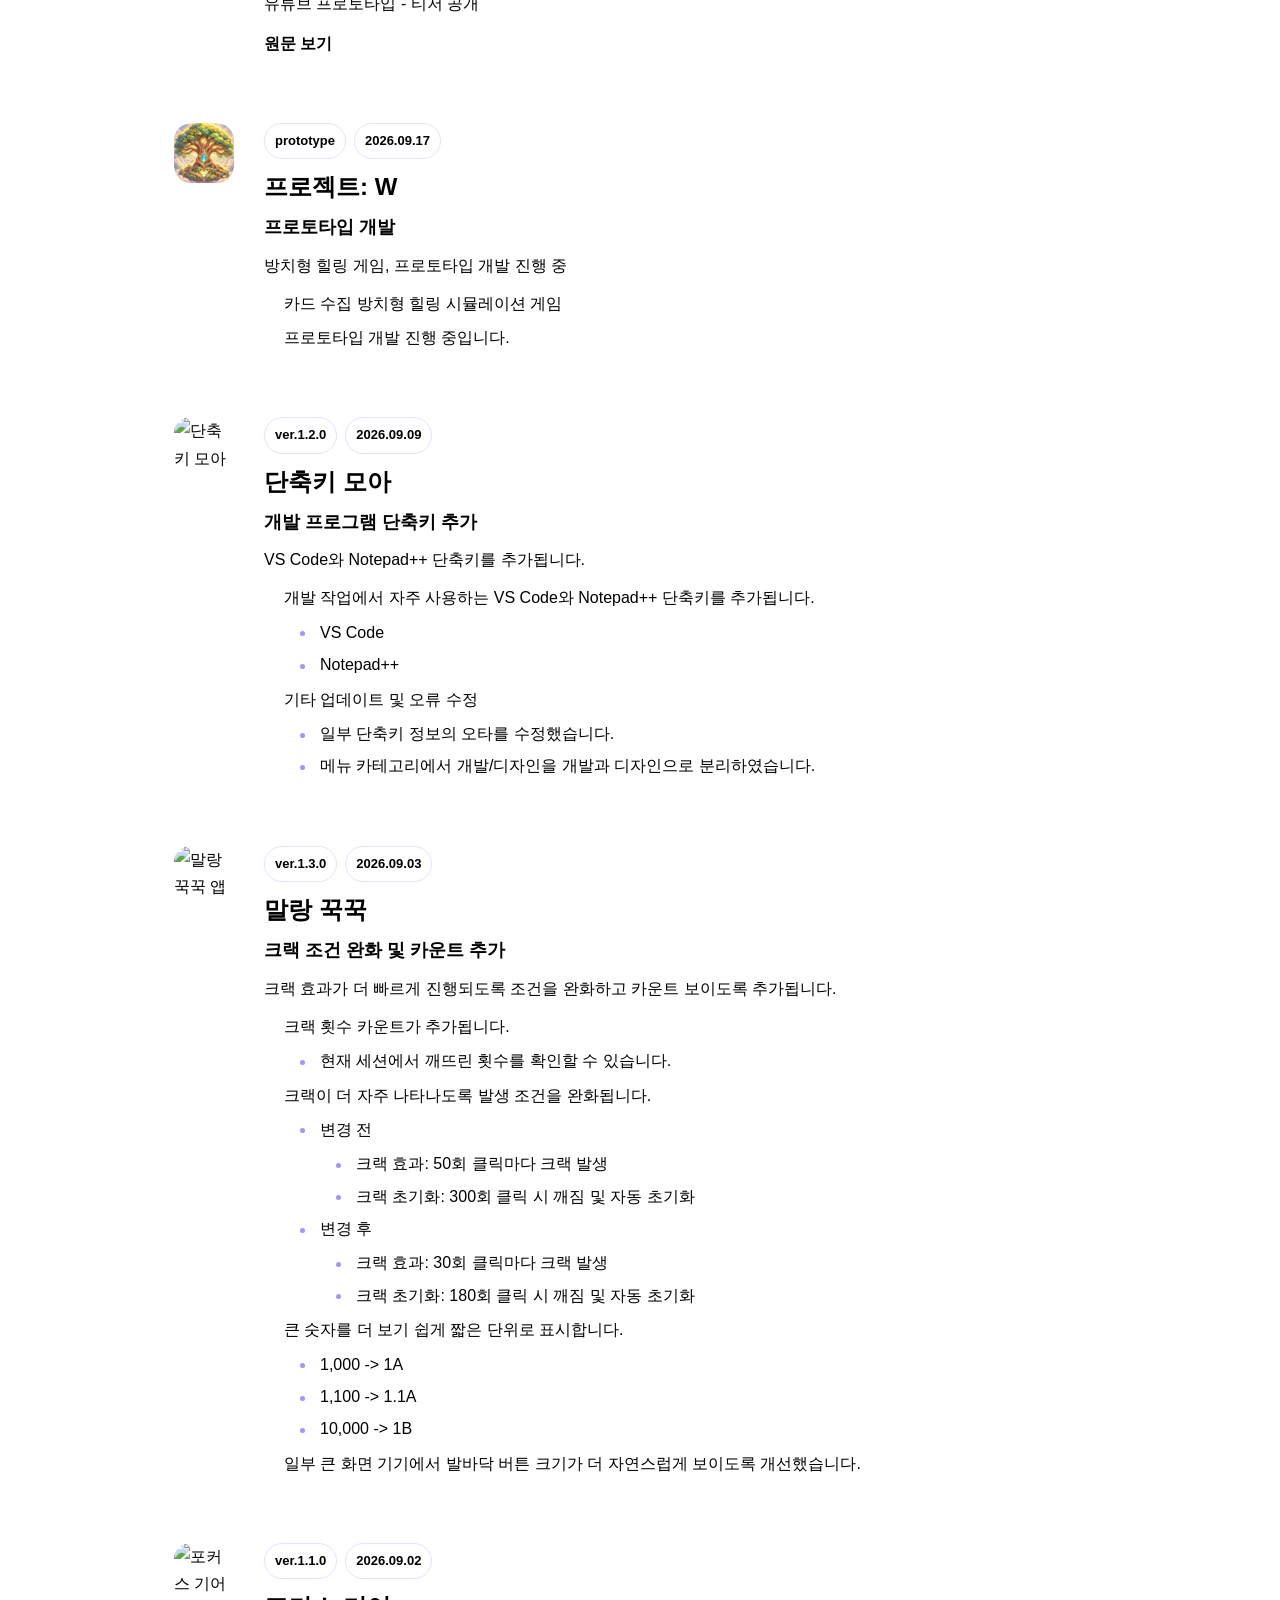
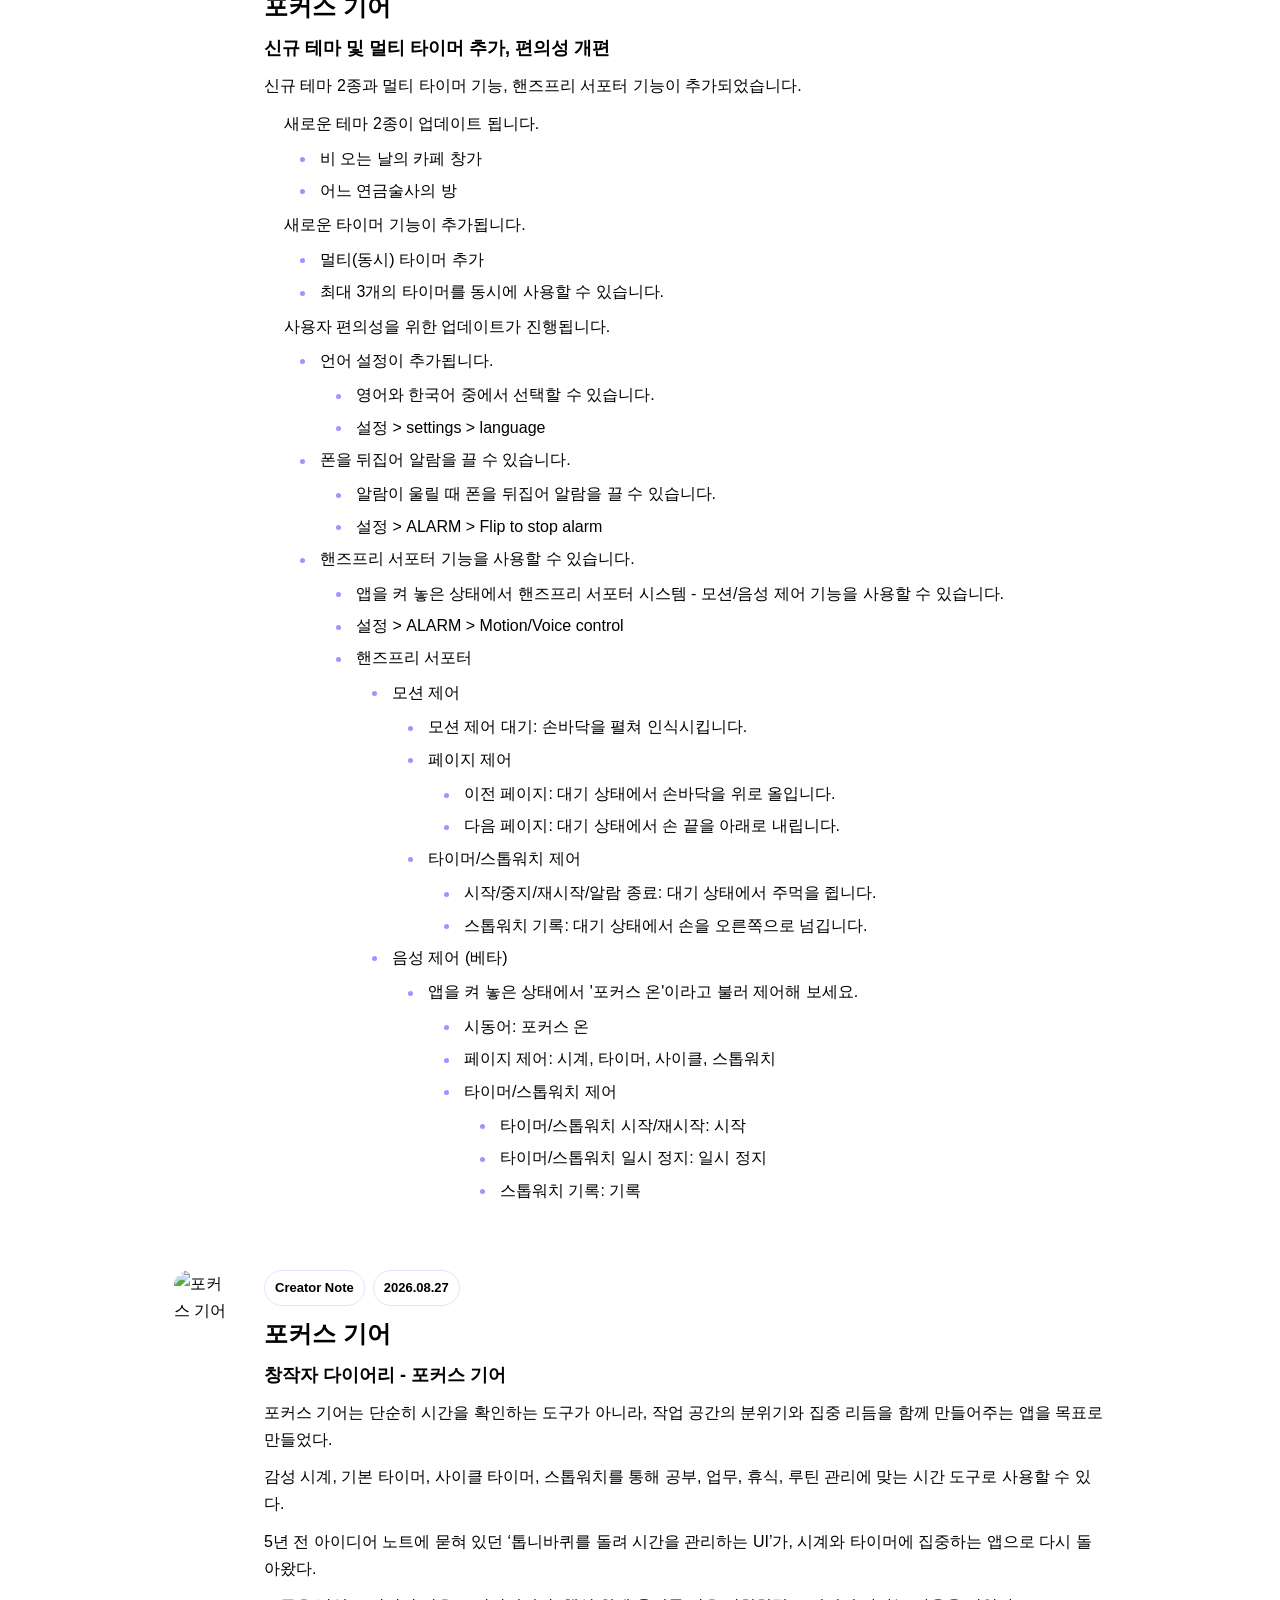
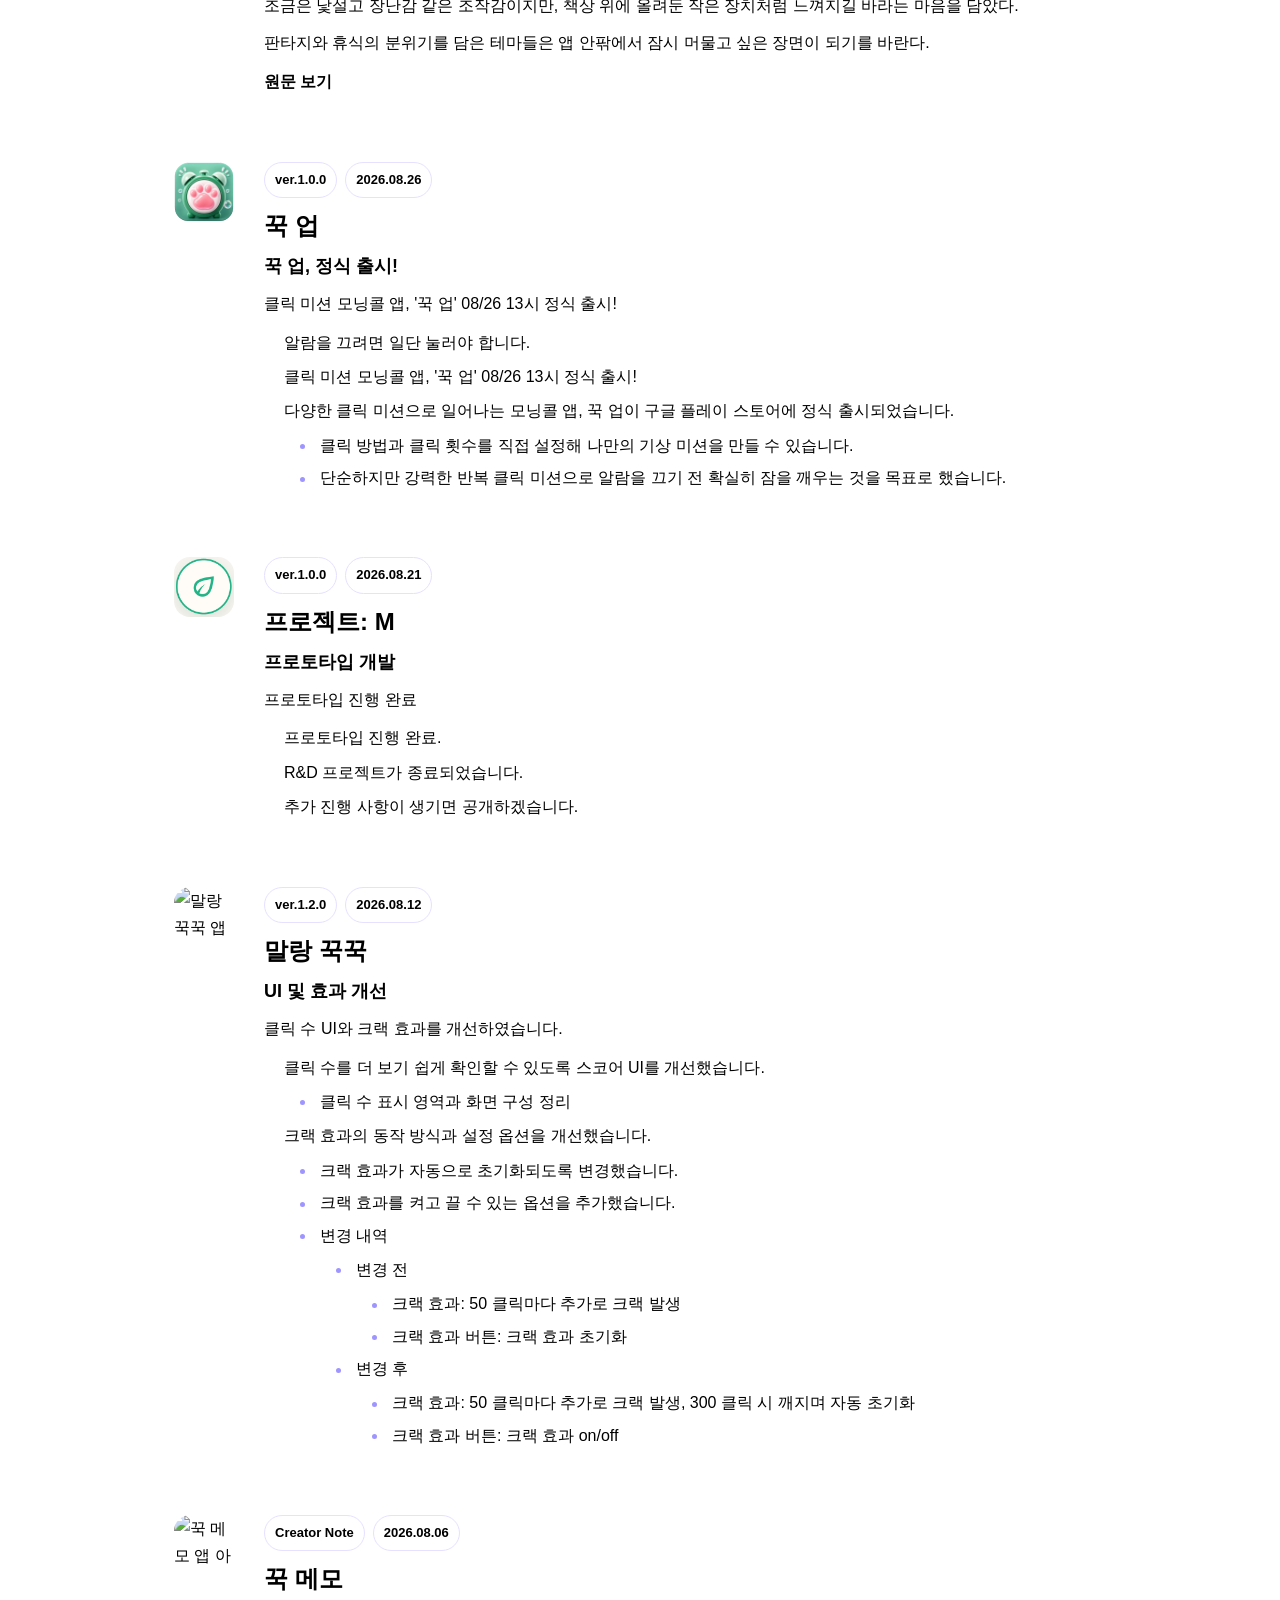
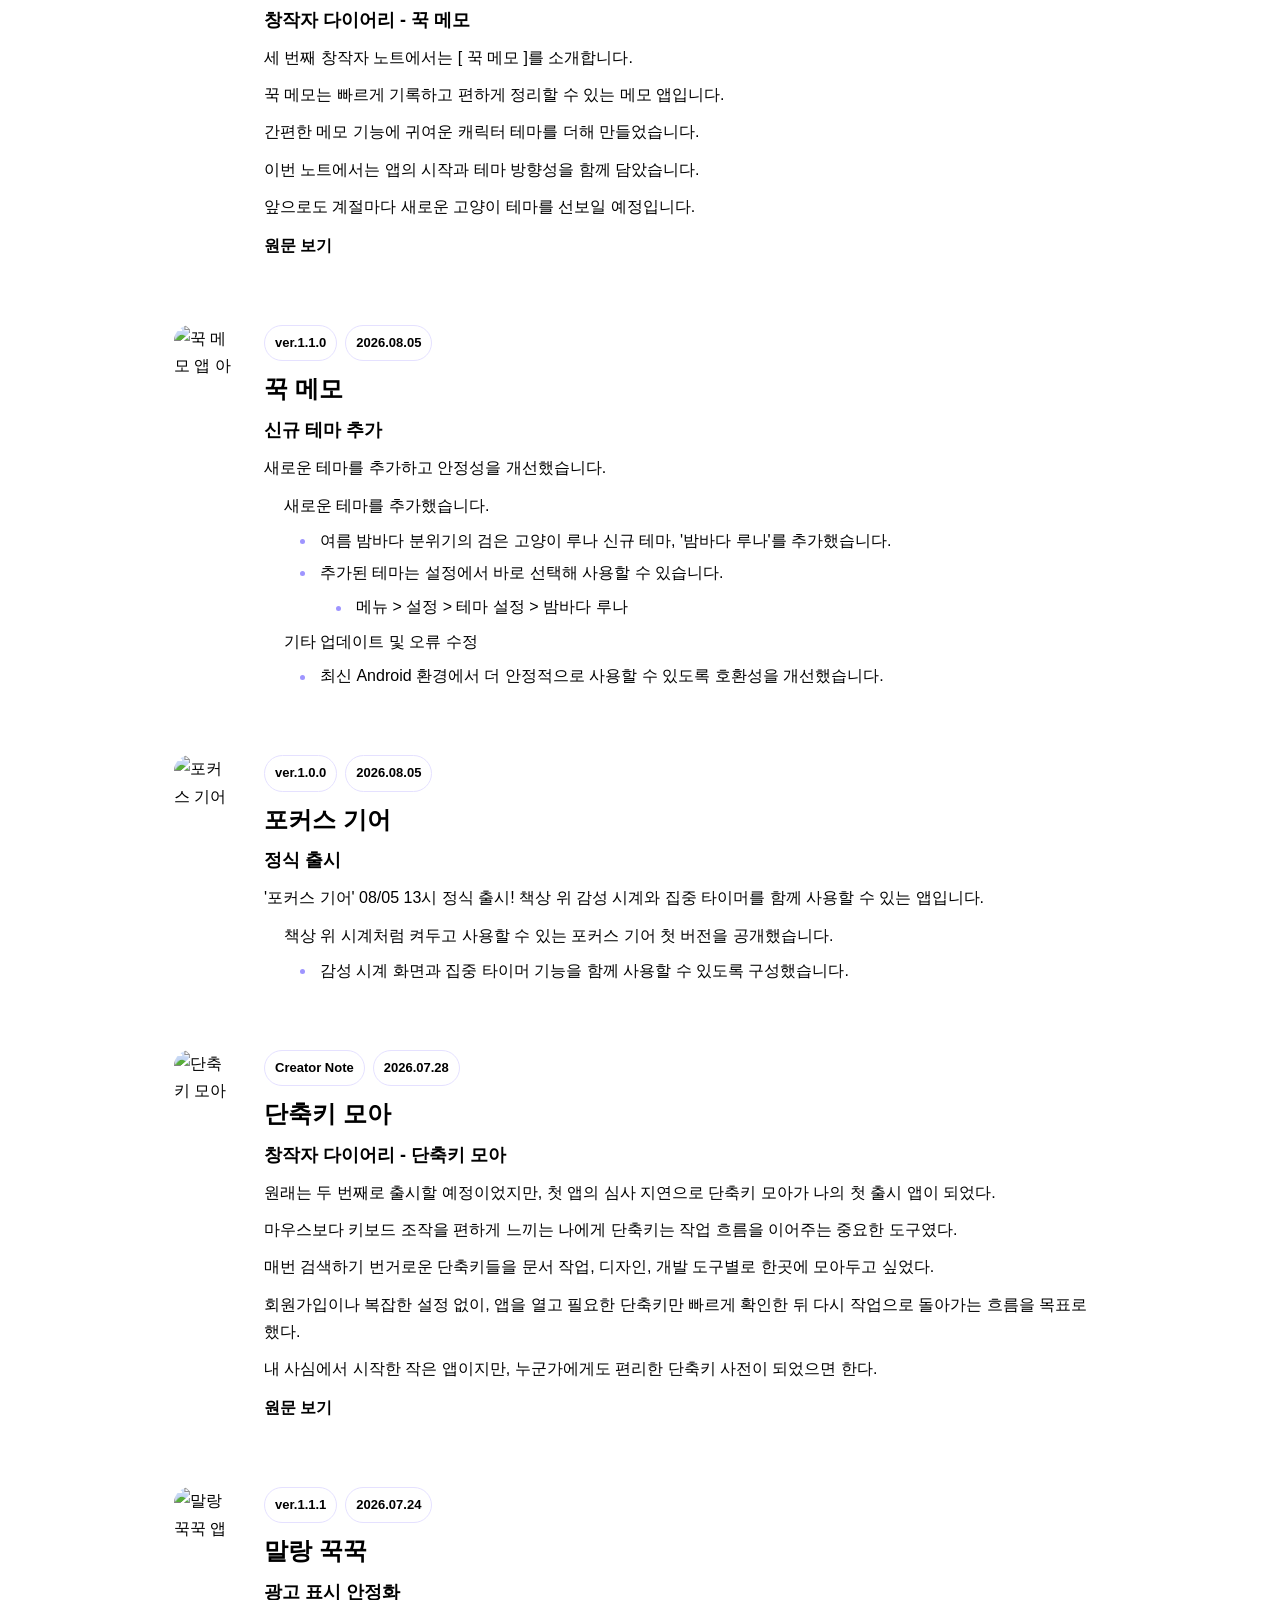
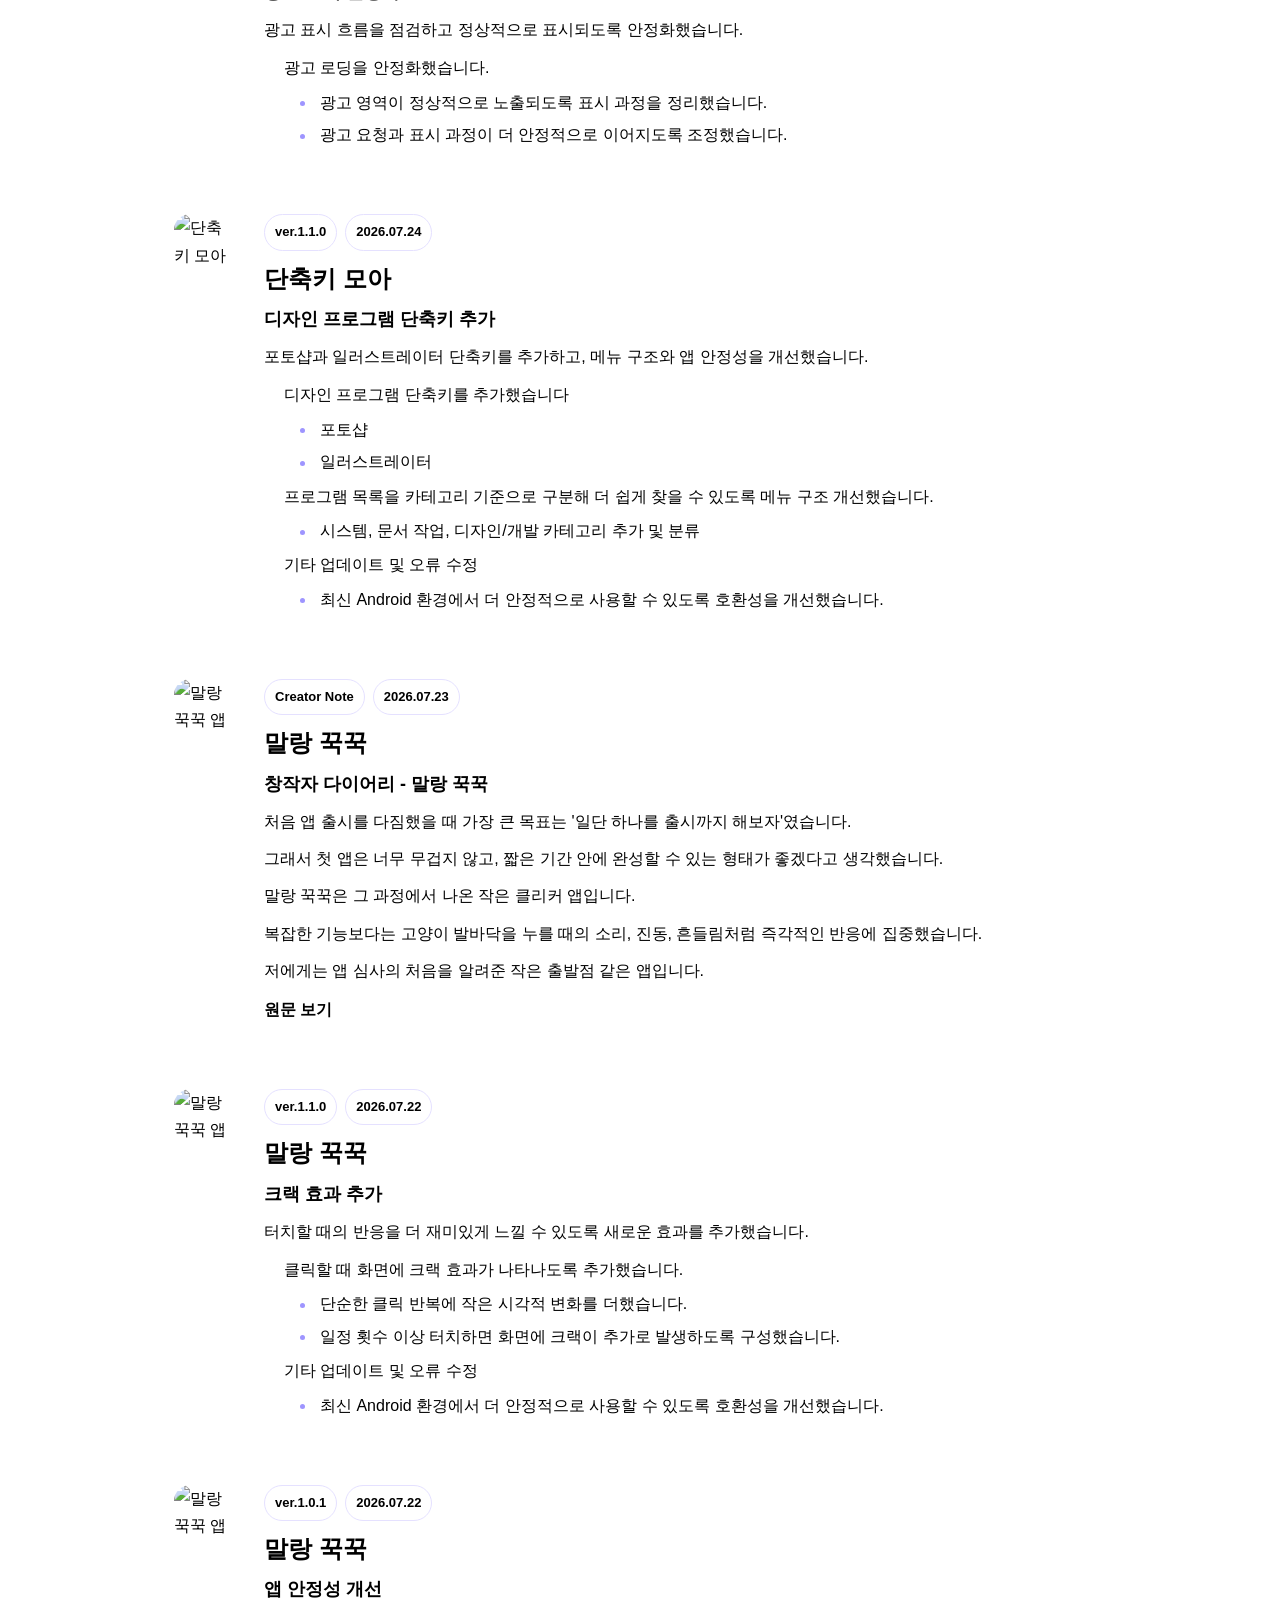
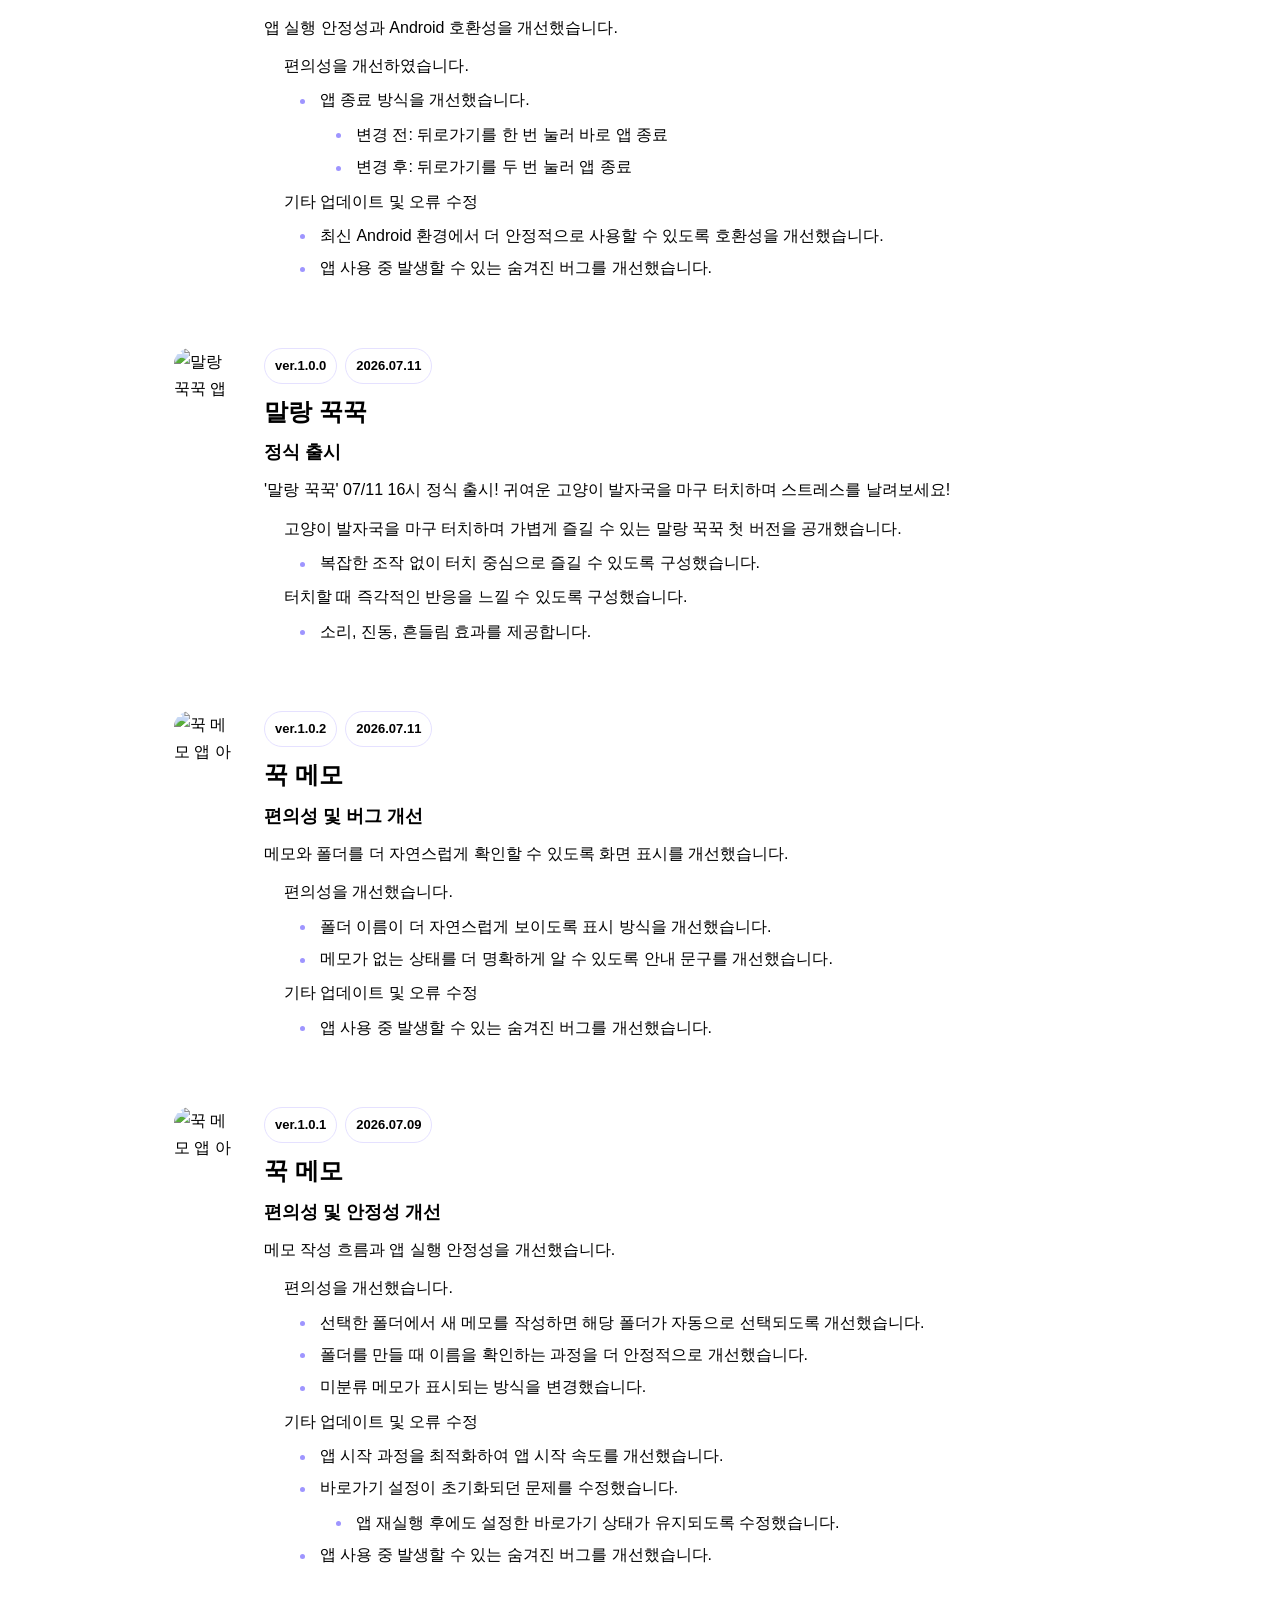
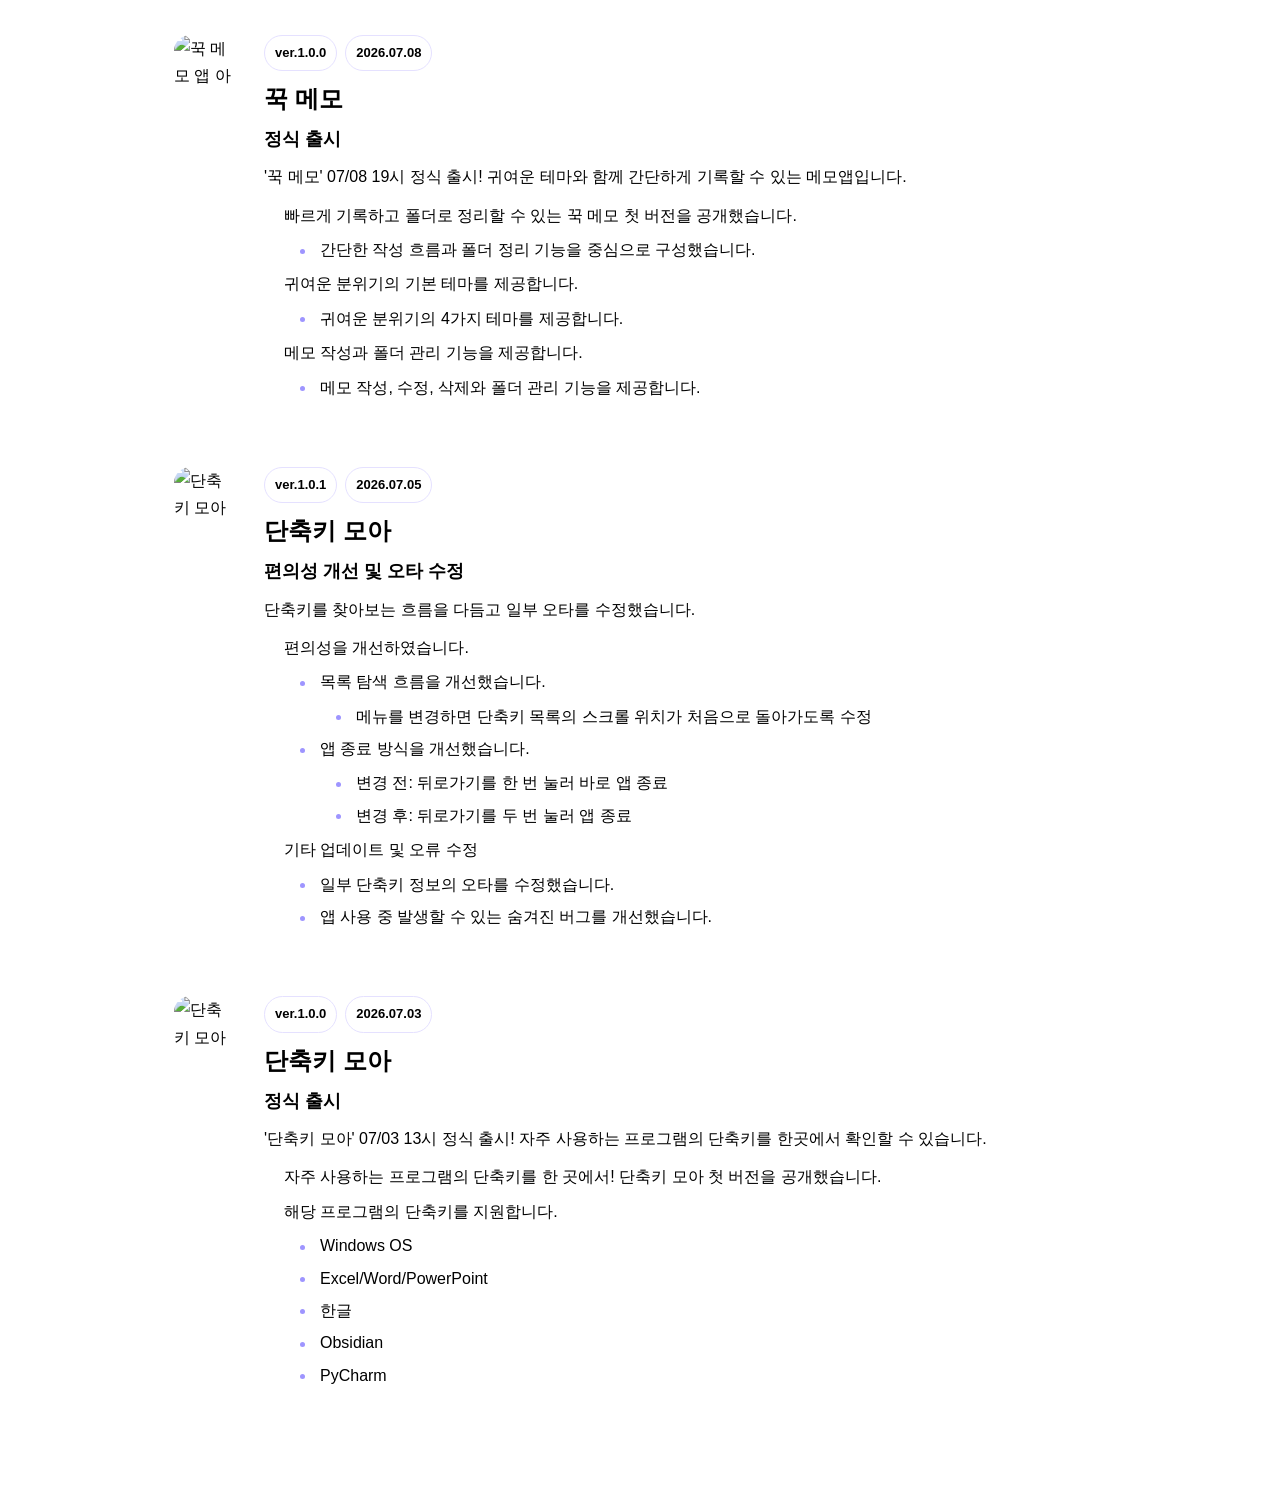
==== commit c40f4258: "26.09.22 업데이트 내역 적용 - 업데이트 내역 적용    - 꾹 메모, 포커스 기어, 프로젝트F - 프로토타입 추가" ====
--- a/patch-notes.html
+++ b/patch-notes.html
@@ -11,7 +11,7 @@
         href="https://cdn.jsdelivr.net/gh/orioncactus/pretendard/dist/web/static/pretendard.css">
 
     <link rel="stylesheet" href="css/style.css">
-    <link rel="stylesheet" href="css/patch-notes.css?v=20260810-1">
+    <link rel="stylesheet" href="css/patch-notes.css?v=20260922-1">
 </head>
 <body>
     <main class="patch-page">
@@ -28,6 +28,6 @@
         <section class="patch-list" id="patch-list" aria-live="polite"></section>
     </main>
 
-    <script src="js/patch-notes.js?v=20260810-1"></script>
+    <script src="js/patch-notes.js?v=20260922-1"></script>
 </body>
 </html>
--- a/css/style.css
+++ b/css/style.css
@@ -0,0 +1,149 @@
+@import url("variables.css");
+@import url("hero.css");
+@import url("section.css");
+@import url("app-card.css");
+@import url("roadmap.css");
+@import url("badge.css");
+@import url("footer.css");
+@import url("animation.css");
+@import url("responsive.css");
+
+/* ==========================
+   RESET
+========================== */
+*{
+    margin:0;
+    padding:0;
+    box-sizing:border-box;
+}
+
+html{
+    scroll-behavior:smooth;
+}
+
+body{
+    font-family:
+        "Pretendard",
+        "Noto Sans KR",
+        sans-serif;
+    background:var(--background);
+    color:var(--text);
+    line-height:1.7;
+    -webkit-font-smoothing:antialiased;
+}
+
+/* ==========================
+   CONTAINER
+========================== */
+.container{
+    width:min(100% - 48px, var(--container));
+    margin:auto;
+}
+
+/* ==========================
+   TYPOGRAPHY
+========================== */
+h1,h2,h3,h4{
+    font-weight:700;
+    color:var(--text);
+}
+
+p{
+    color:var(--text-light);
+}
+
+a{
+    color:inherit;
+    text-decoration:none;
+}
+
+img{
+    display:block;
+    max-width:100%;
+}
+
+/* ==========================
+   SELECTION
+========================== */
+::selection{
+    background:var(--primary);
+    color:white;
+}
+
+/* ==========================
+   SCROLLBAR
+========================== */
+::-webkit-scrollbar{
+    width:10px;
+}
+
+::-webkit-scrollbar-thumb{
+    background:#d7dbeb;
+    border-radius:999px;
+}
+
+::-webkit-scrollbar-thumb:hover{
+    background:#c4c9dd;
+}
+
+/* ==========================
+   NAVIGATION
+========================== */
+.navbar{
+    position:sticky;
+    top:18px;
+    z-index:1000;
+    display:flex;
+    justify-content:space-between;
+    align-items:center;
+    padding: 16px 24px;
+    margin: 20px 20px 0 20px;
+    background:rgba(255,255,255,.75);
+    backdrop-filter:blur(16px);
+    border:1px solid rgba(255,255,255,.5);
+    border-radius:18px;
+    box-shadow:0 8px 30px rgba(0,0,0,.06);
+}
+
+.nav-logo{
+    font-size:22px;
+    font-weight:800;
+    letter-spacing:-1px;
+}
+
+.navbar nav{
+    display:flex;
+    gap:28px;
+}
+
+.navbar a{
+    color:var(--text-light);
+    font-weight:600;
+    transition:var(--transition);
+    position:relative;
+}
+
+.navbar a::after{
+    content:"";
+    position:absolute;
+    left:0;
+    bottom:-6px;
+    width:0;
+    height:2px;
+    background:var(--primary);
+    transition:.25s;
+}
+
+.navbar a:hover{
+    color:var(--primary);
+}
+
+.navbar a:hover::after{
+    width:100%;
+}
+
+.navbar.scrolled{
+    background:rgba(255,255,255,.9);
+    backdrop-filter:blur(20px);
+    box-shadow:0 12px 40px rgba(0,0,0,.08);
+}
--- a/css/patch-notes.css
+++ b/css/patch-notes.css
@@ -76,7 +76,8 @@
     gap: 18px;
 }
 
-.creator-note-card {
+.creator-note-card,
+.prototype-note-card {
     background: rgba(255, 255, 255, .88);
     border: 1px solid #e5e1ff;
 }
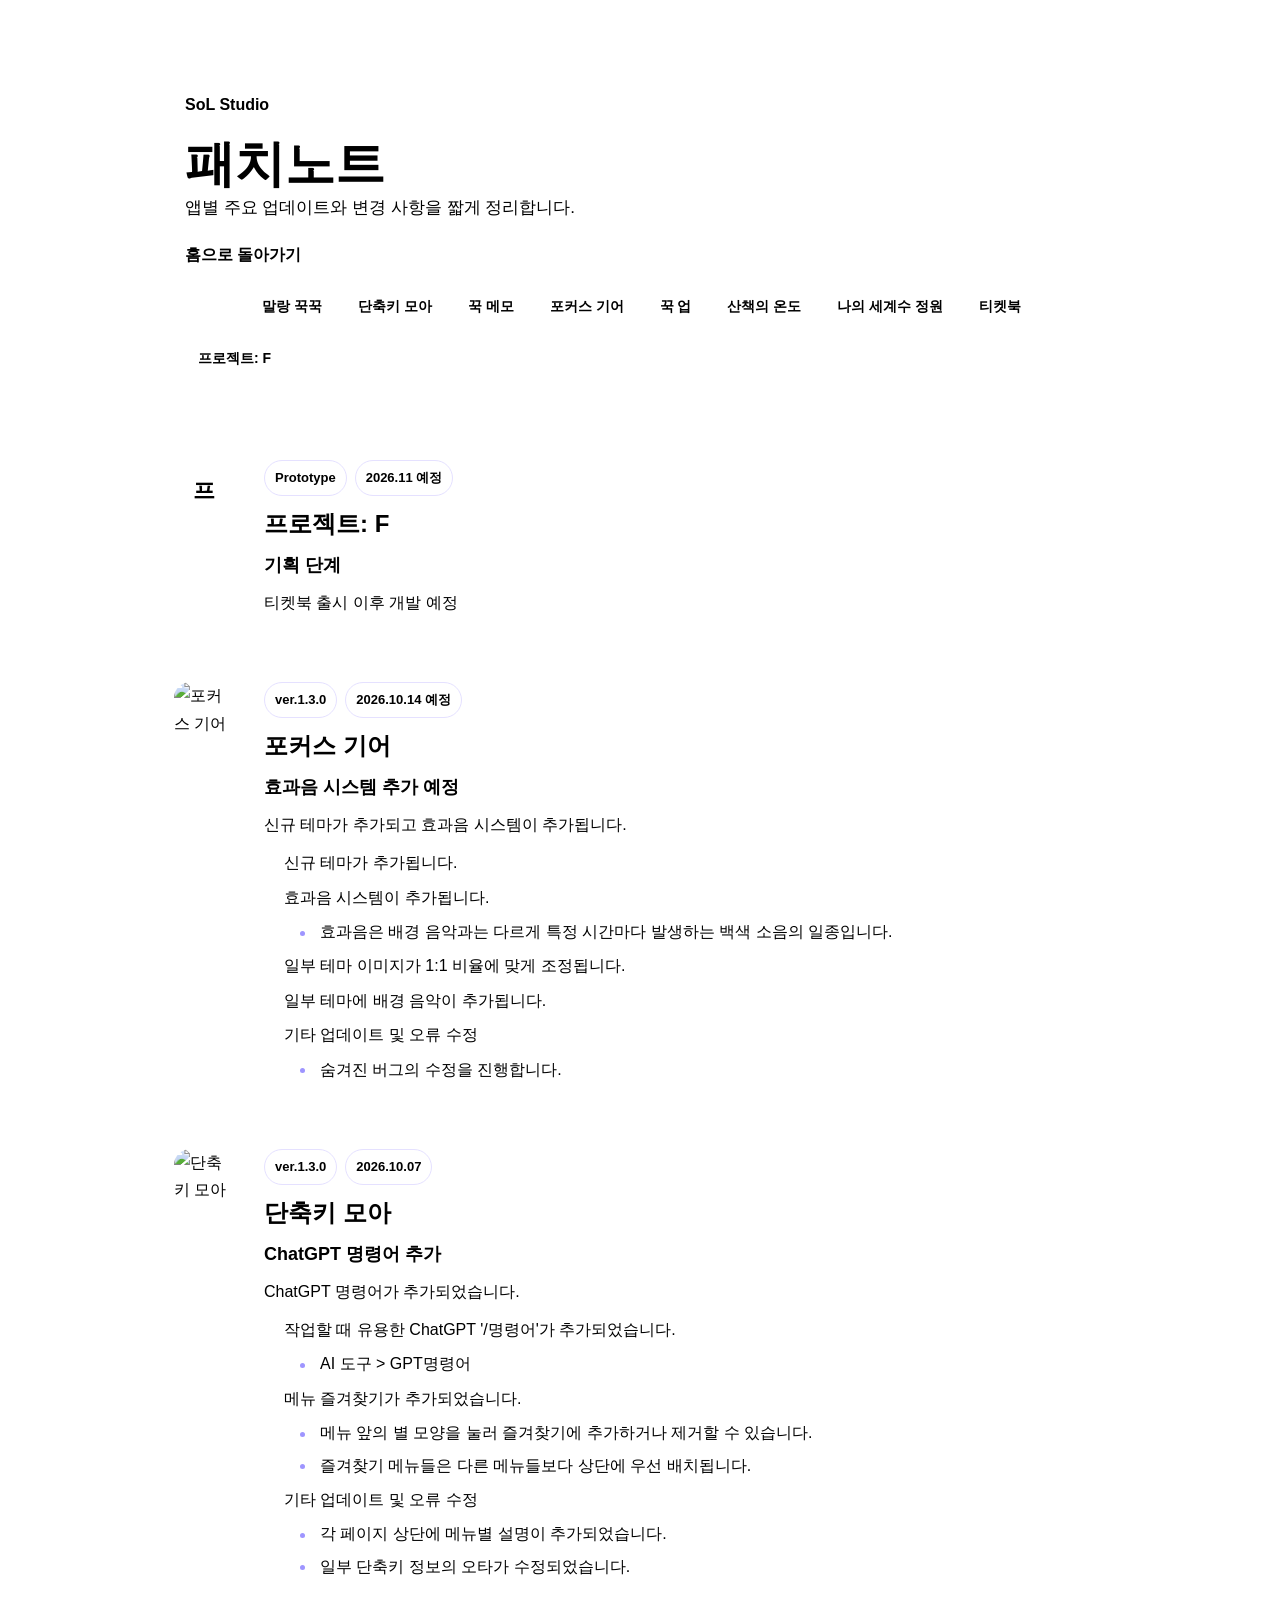
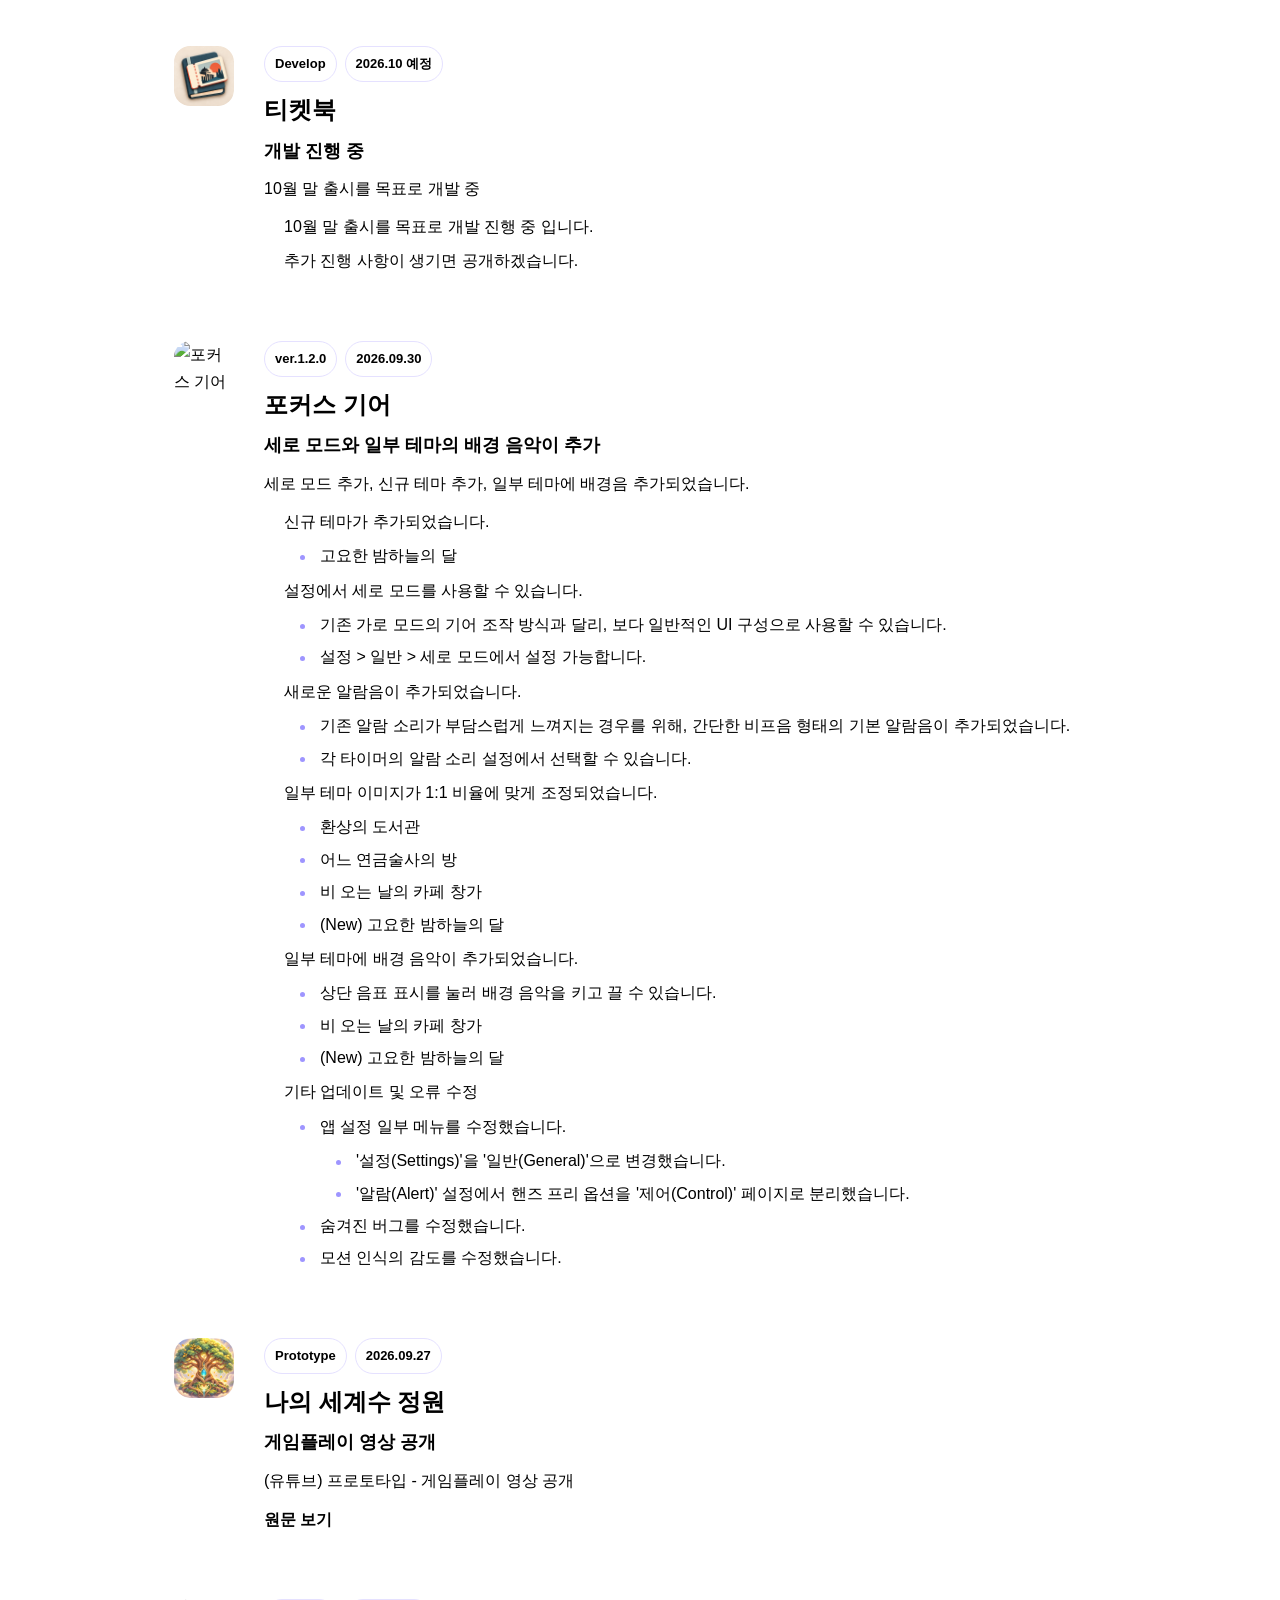
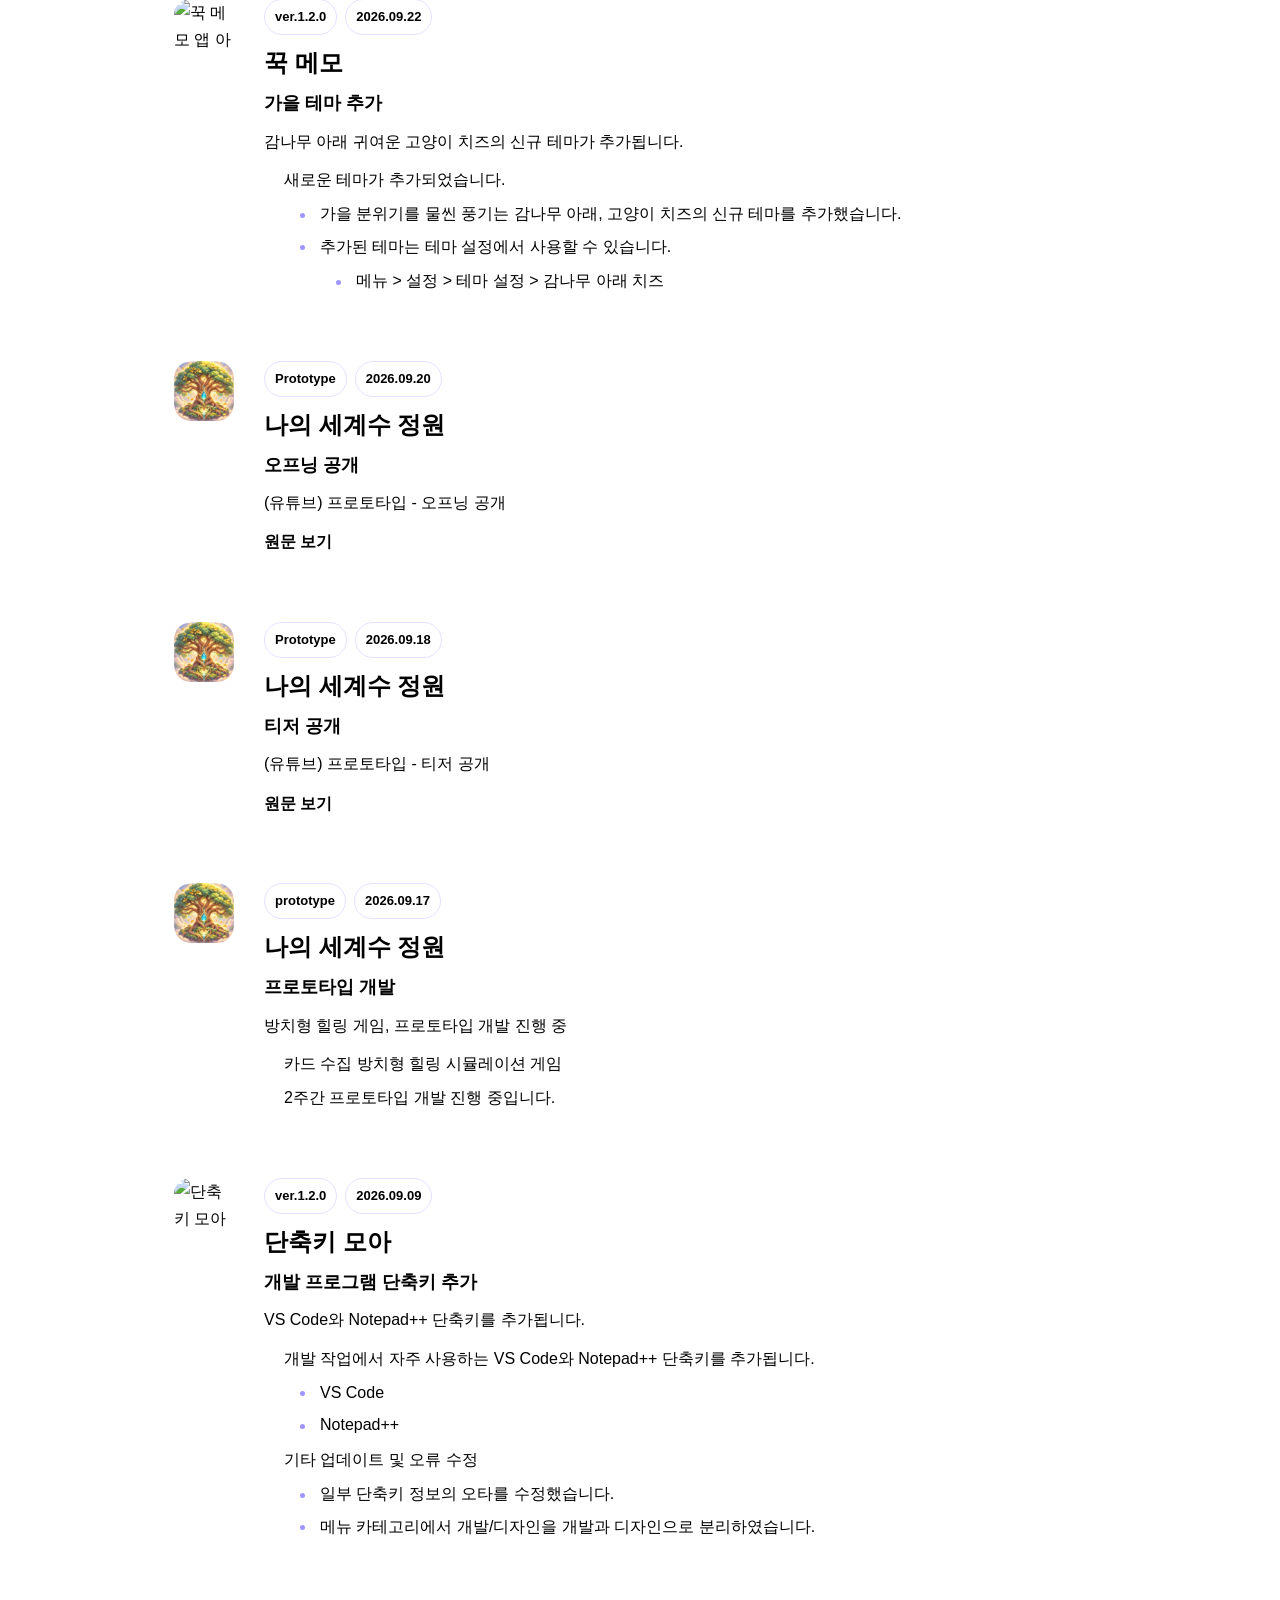
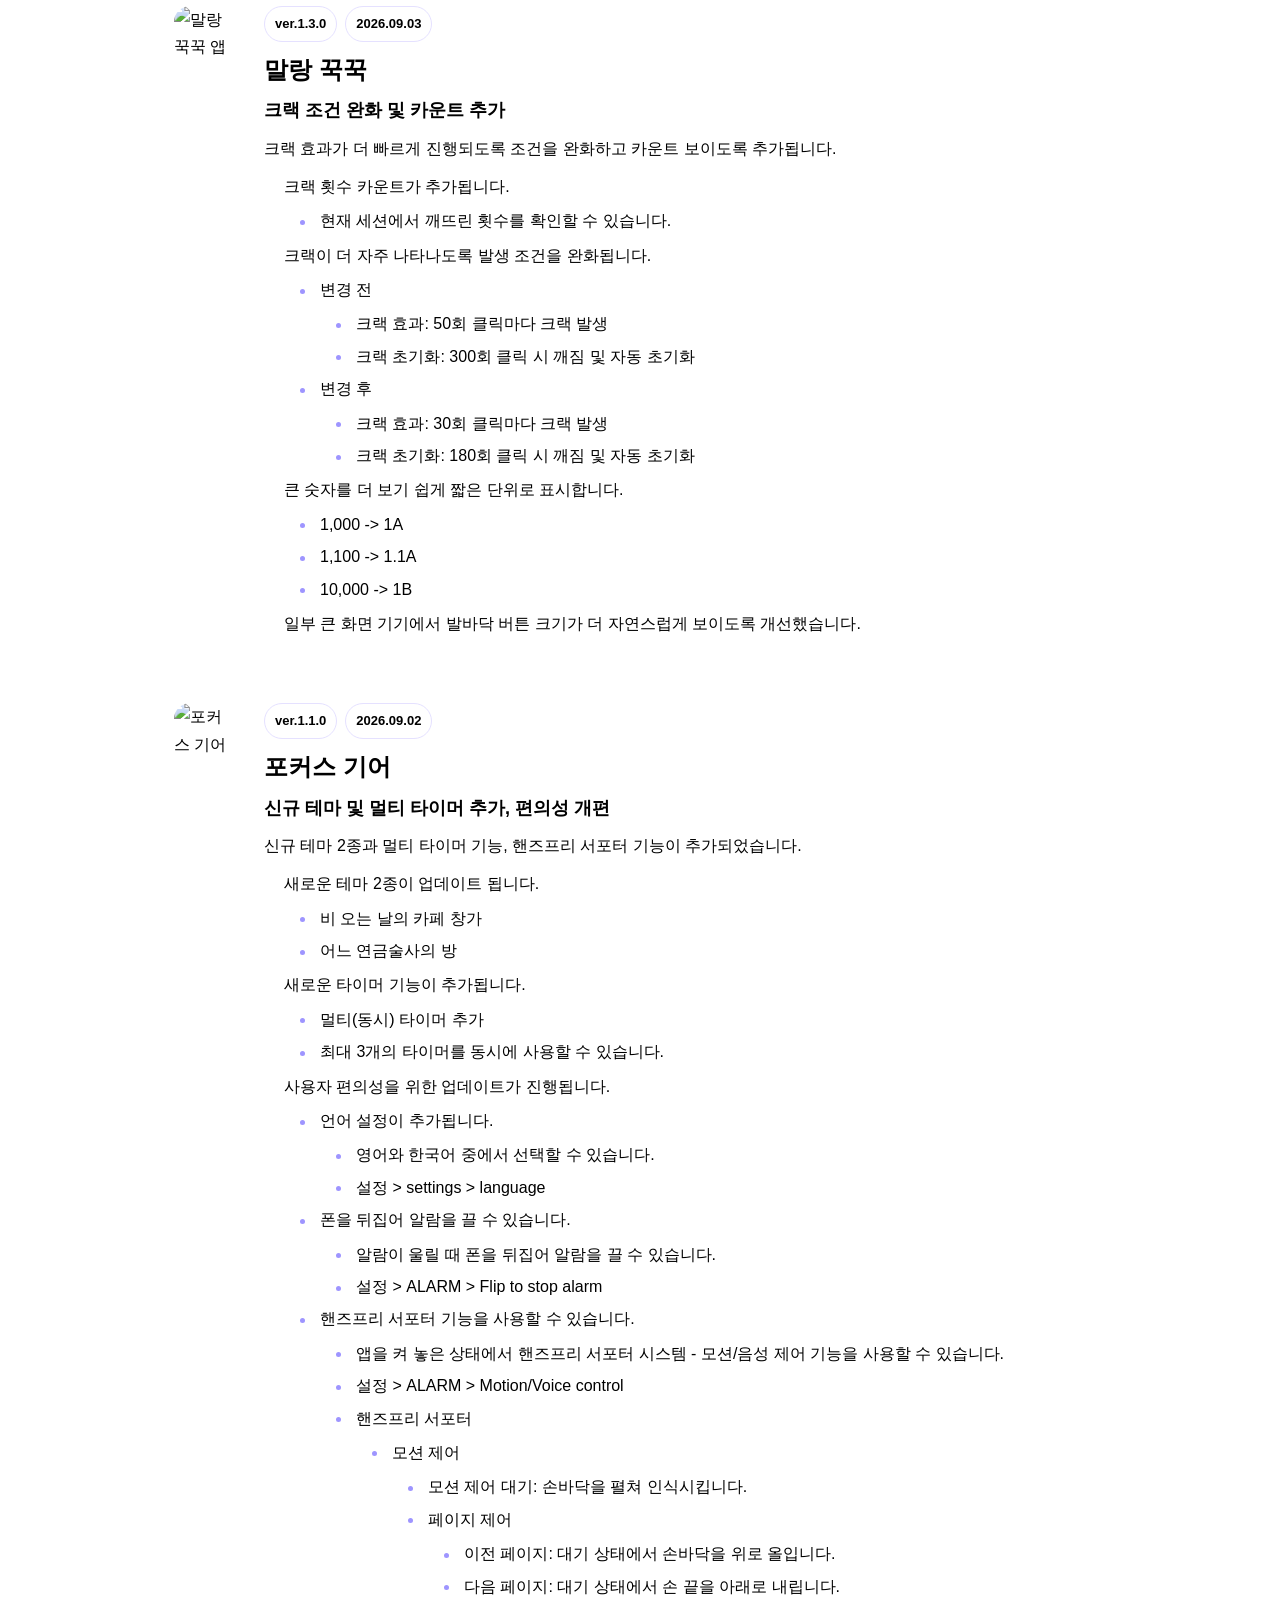
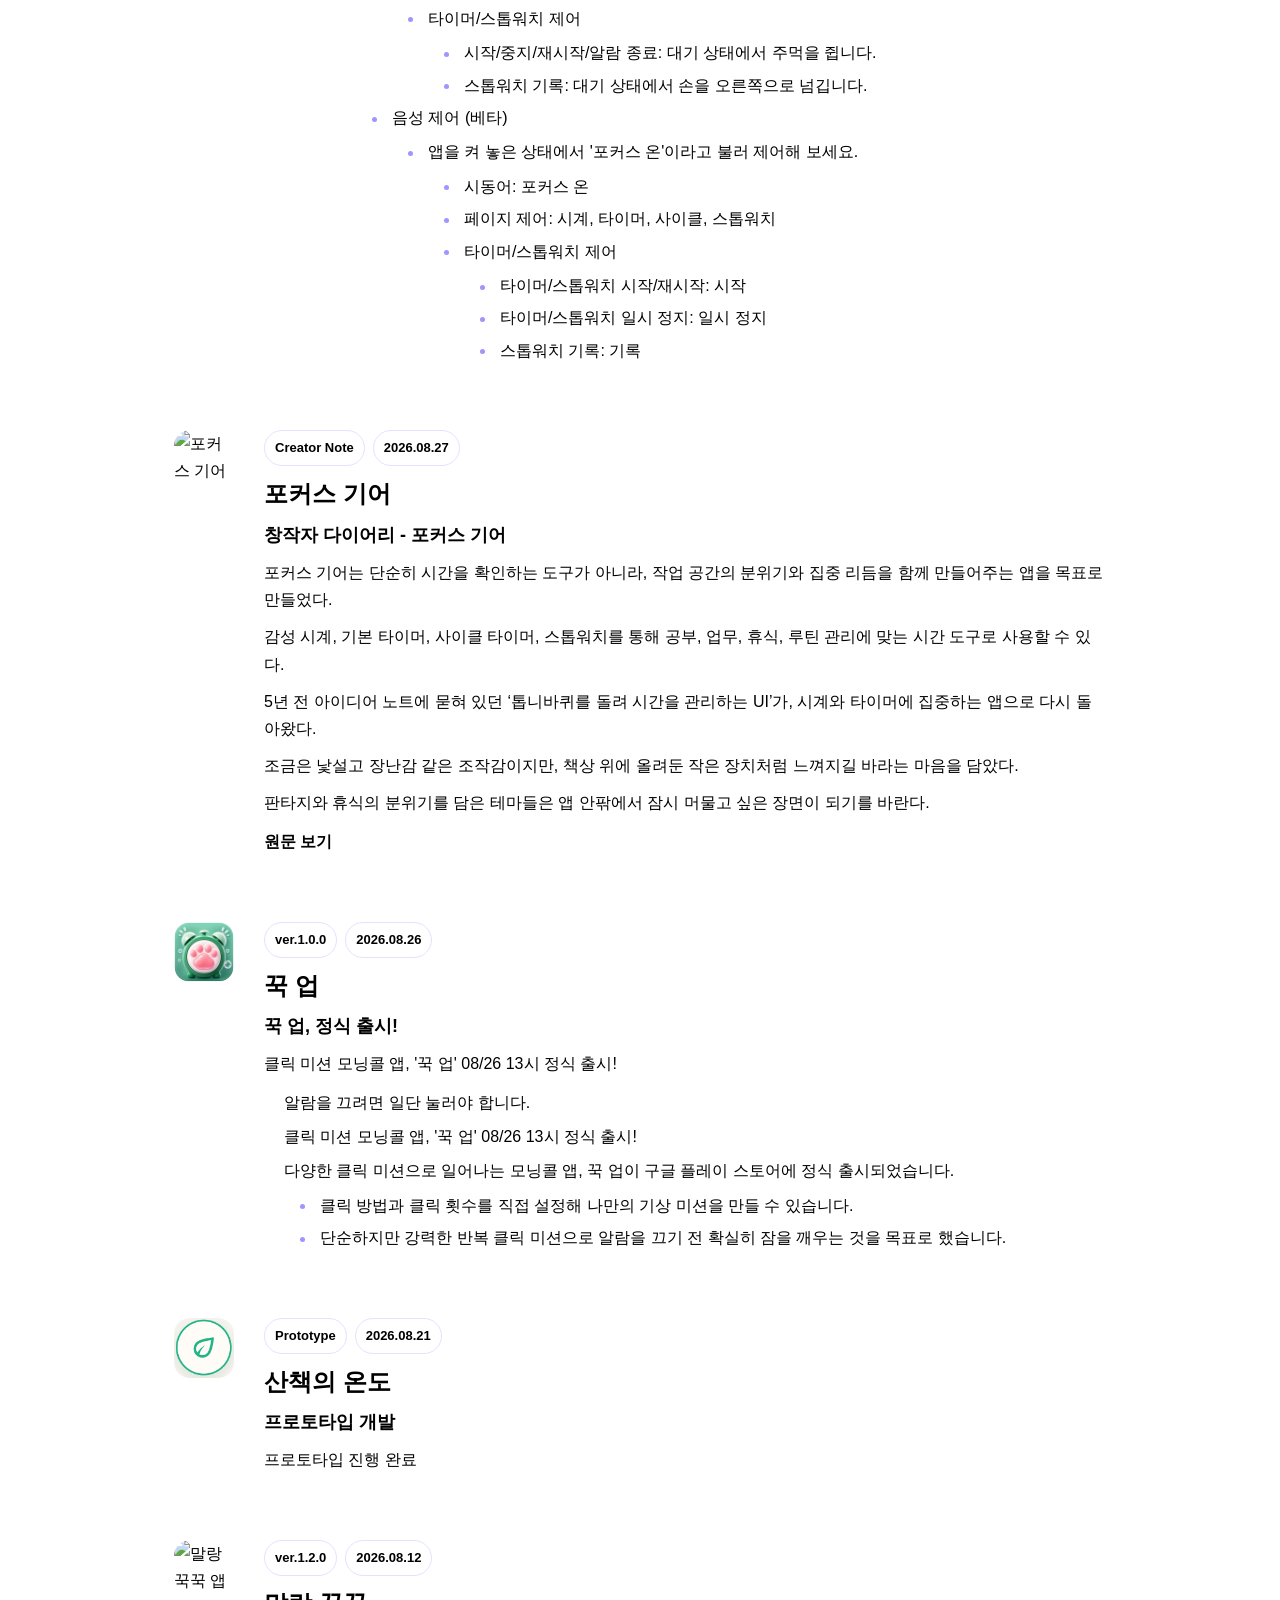
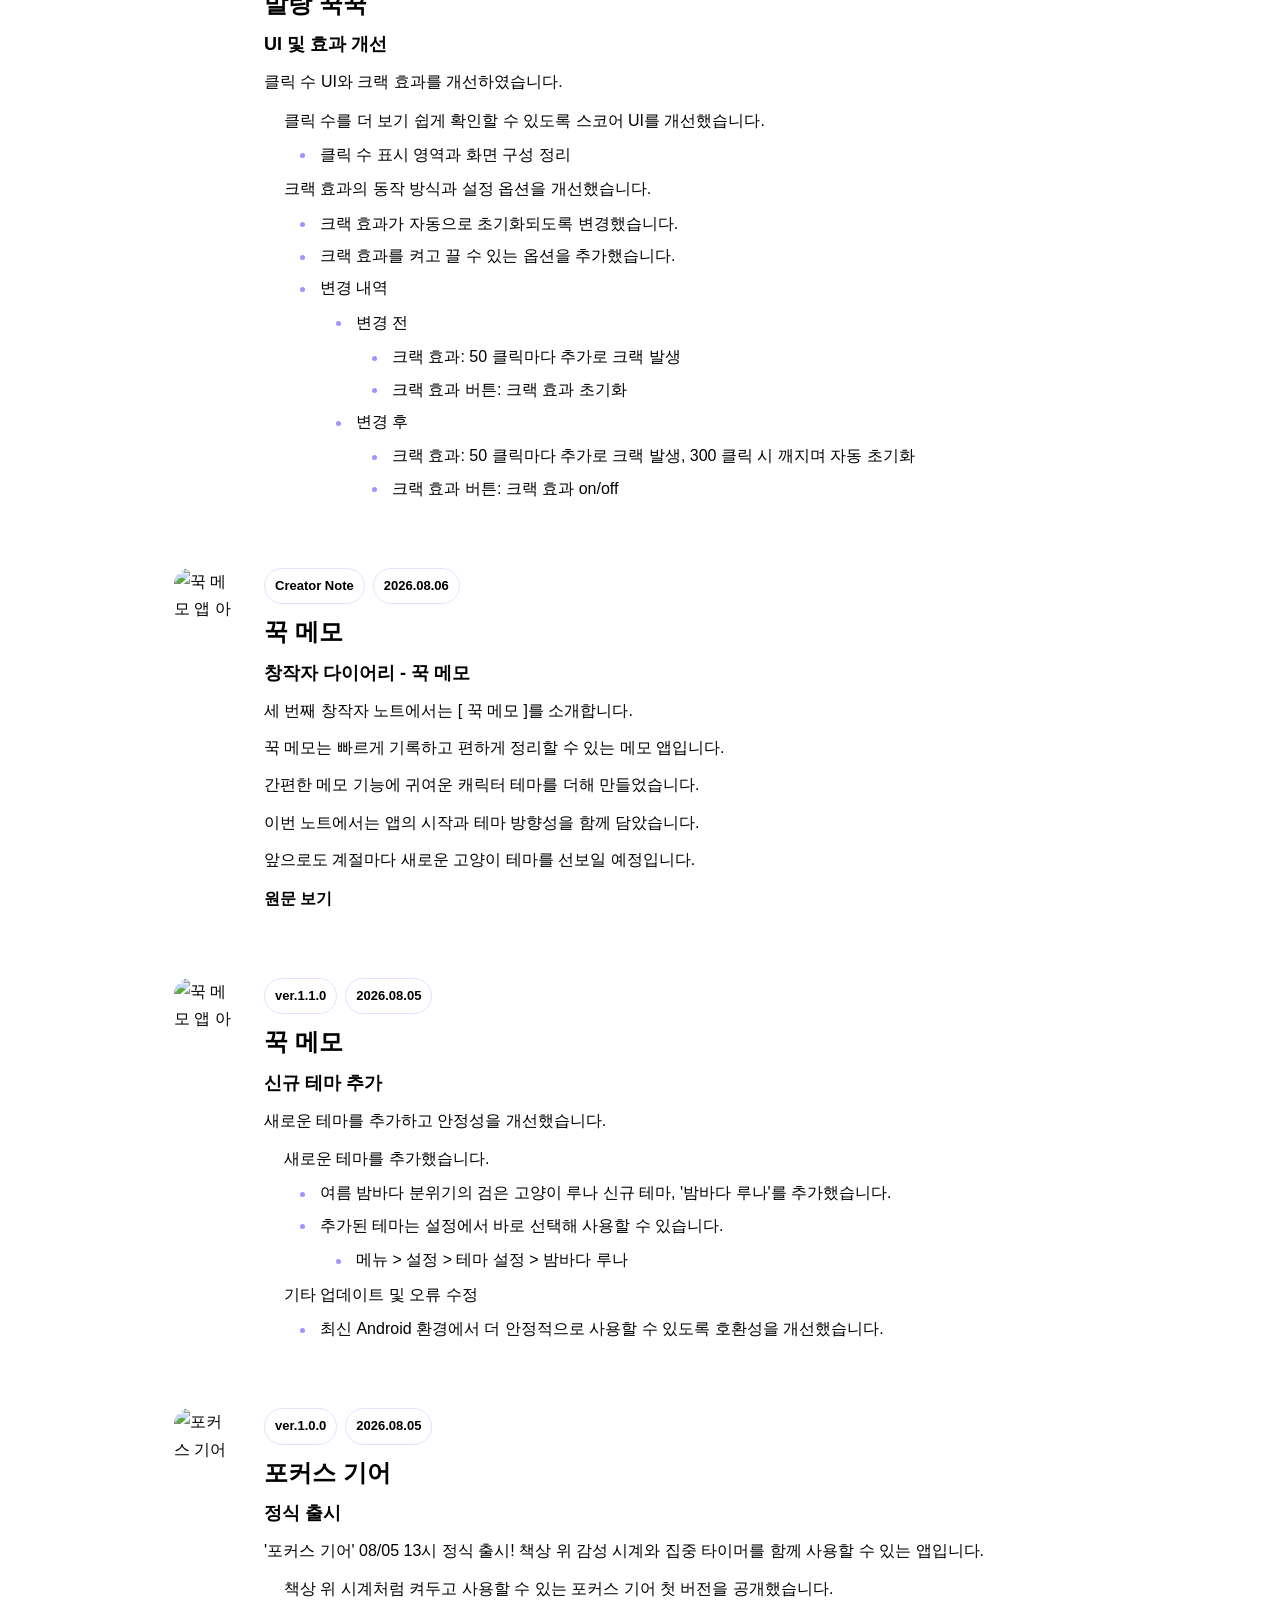
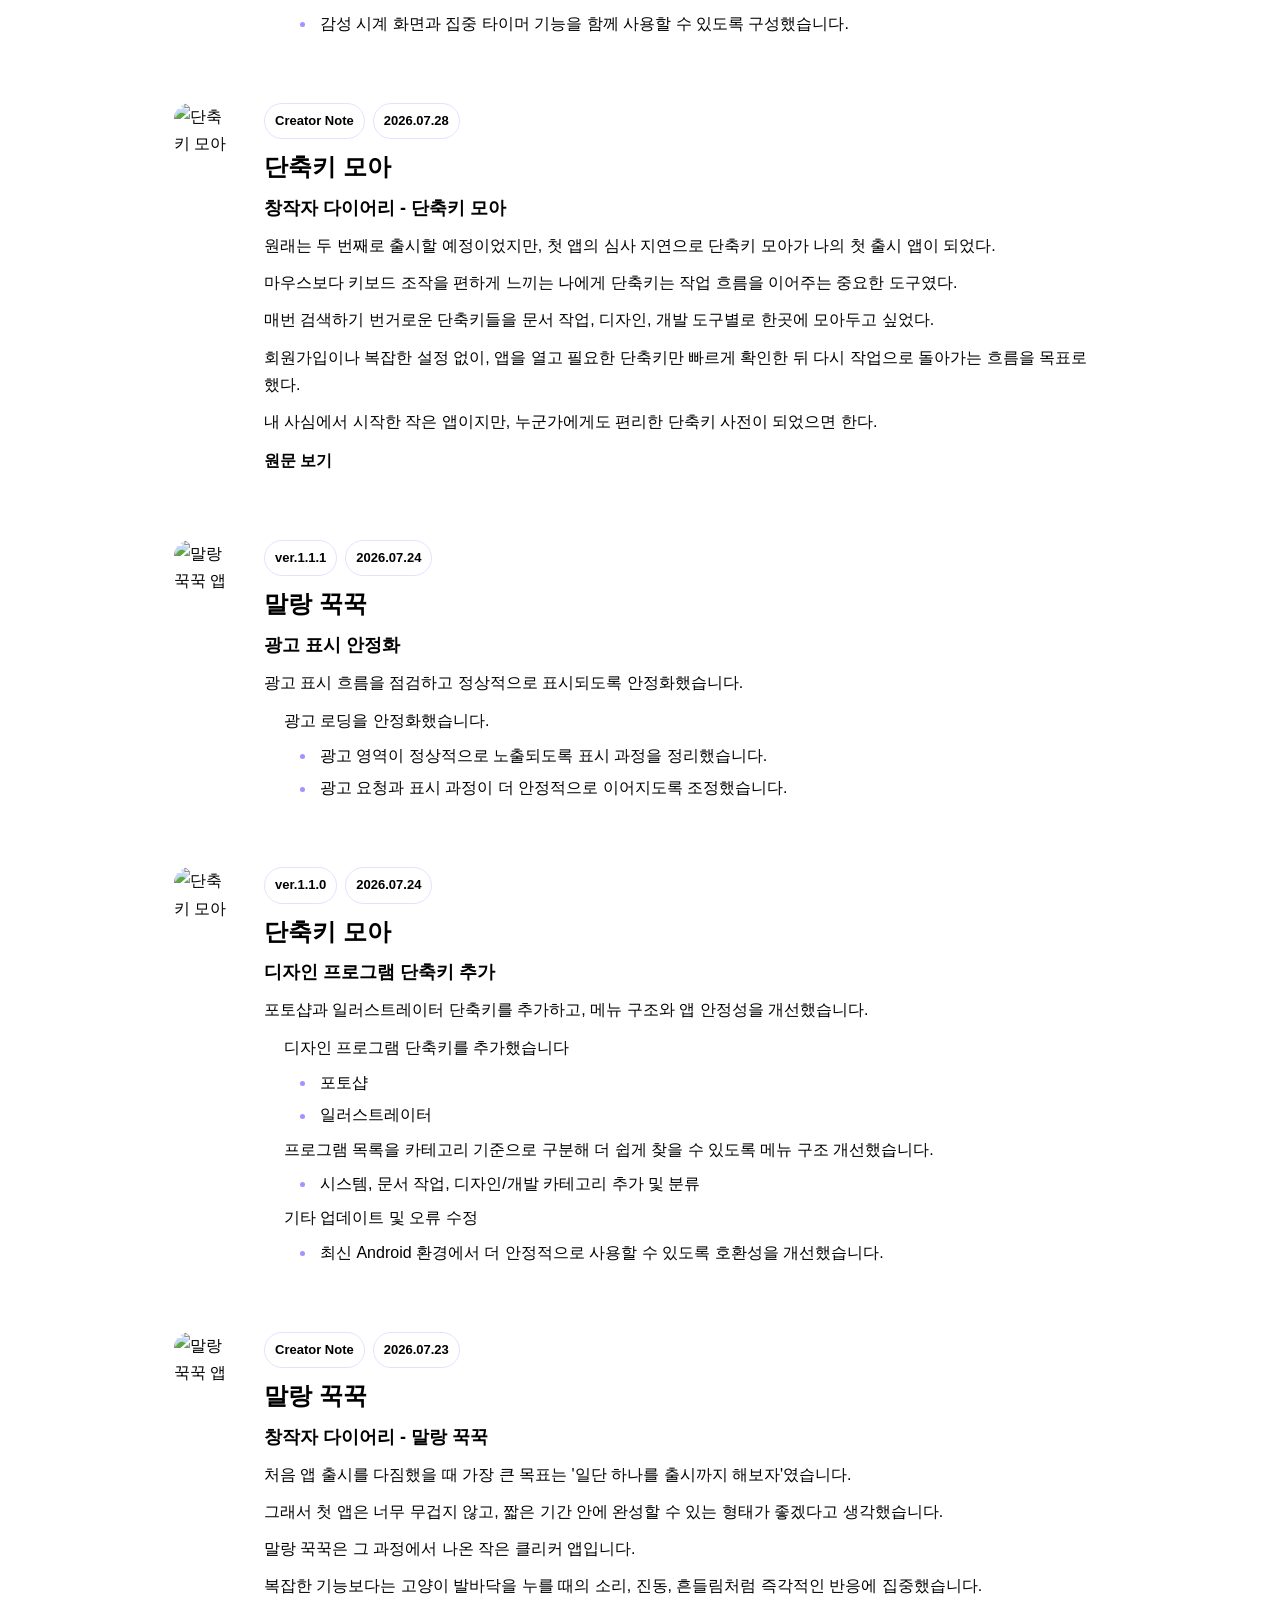
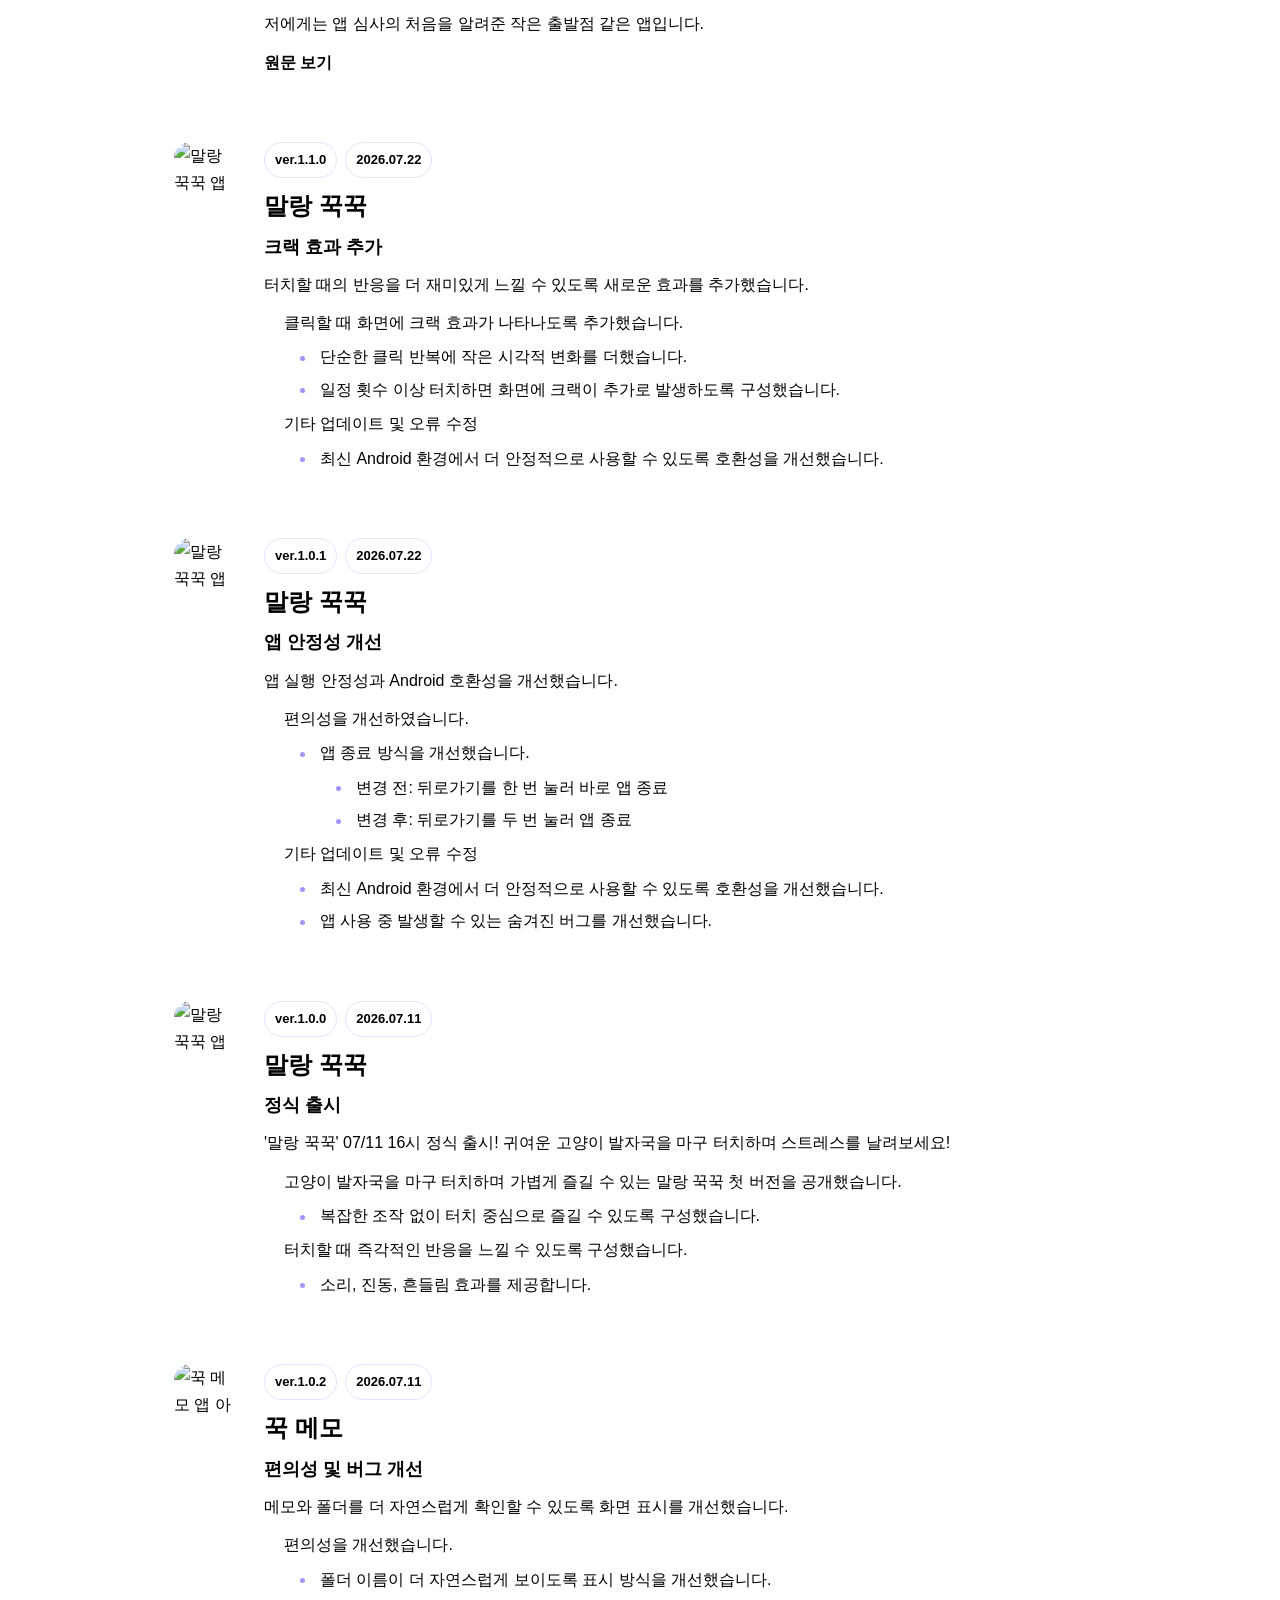
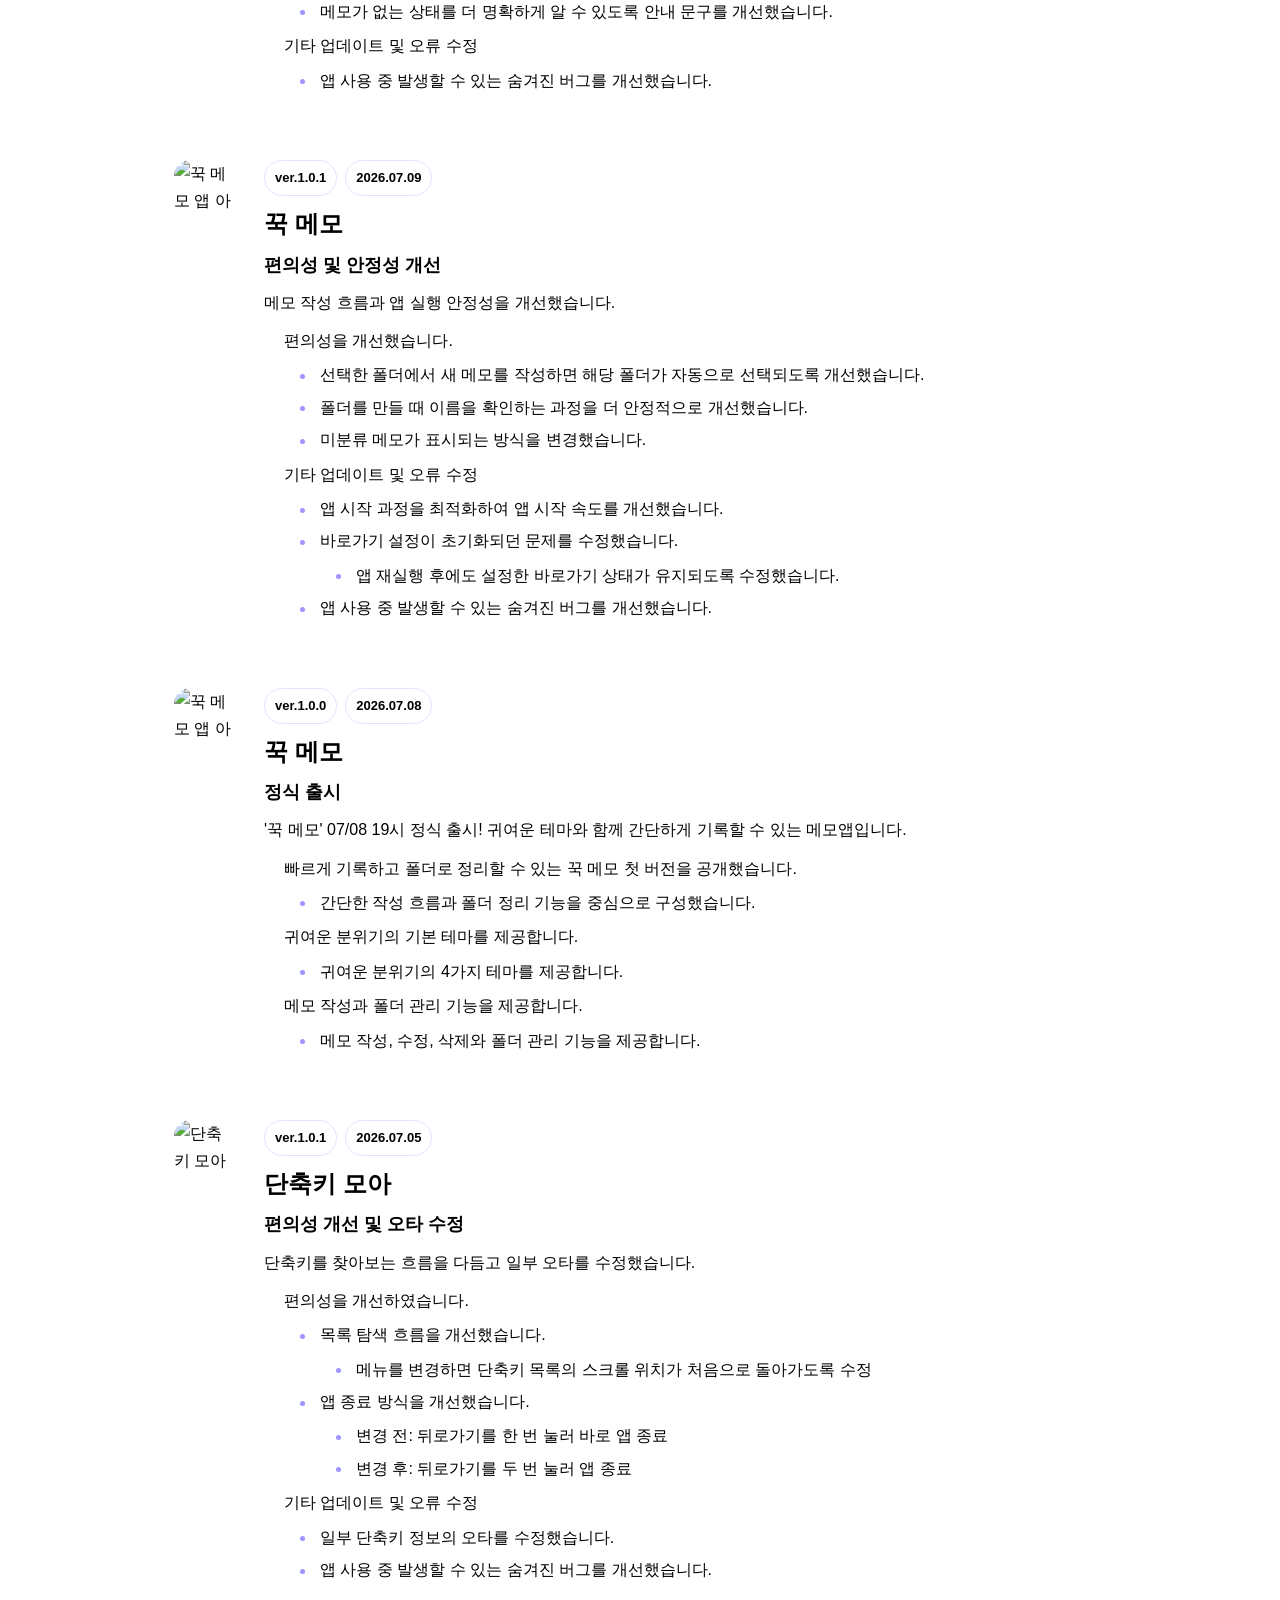
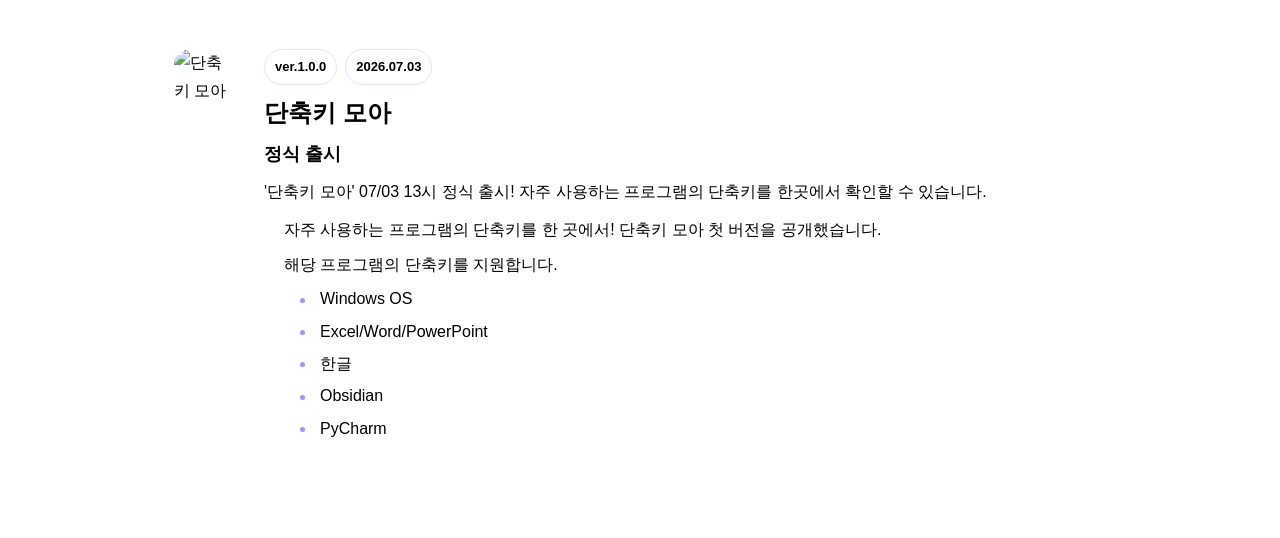
==== commit b0f613b5: "26.10.08 패치 적용" ====
--- a/patch-notes.html
+++ b/patch-notes.html
@@ -16,12 +16,12 @@
 <body>
     <main class="patch-page">
         <header class="patch-hero">
-            <a class="patch-kicker" href="index.html#apps">SoL Studio</a>
+            <a class="patch-kicker" href="index.html">SoL Studio</a>
             <div>
                 <h1>패치노트</h1>
                 <p>앱별 주요 업데이트와 변경 사항을 짧게 정리합니다.</p>
             </div>
-            <a class="back-link" href="index.html#apps">홈으로 돌아가기</a>
+            <a class="back-link" href="index.html#roadmap">홈으로 돌아가기</a>
             <div class="patch-actions" id="patch-filters" aria-label="앱별 패치노트 필터"></div>
         </header>
 
